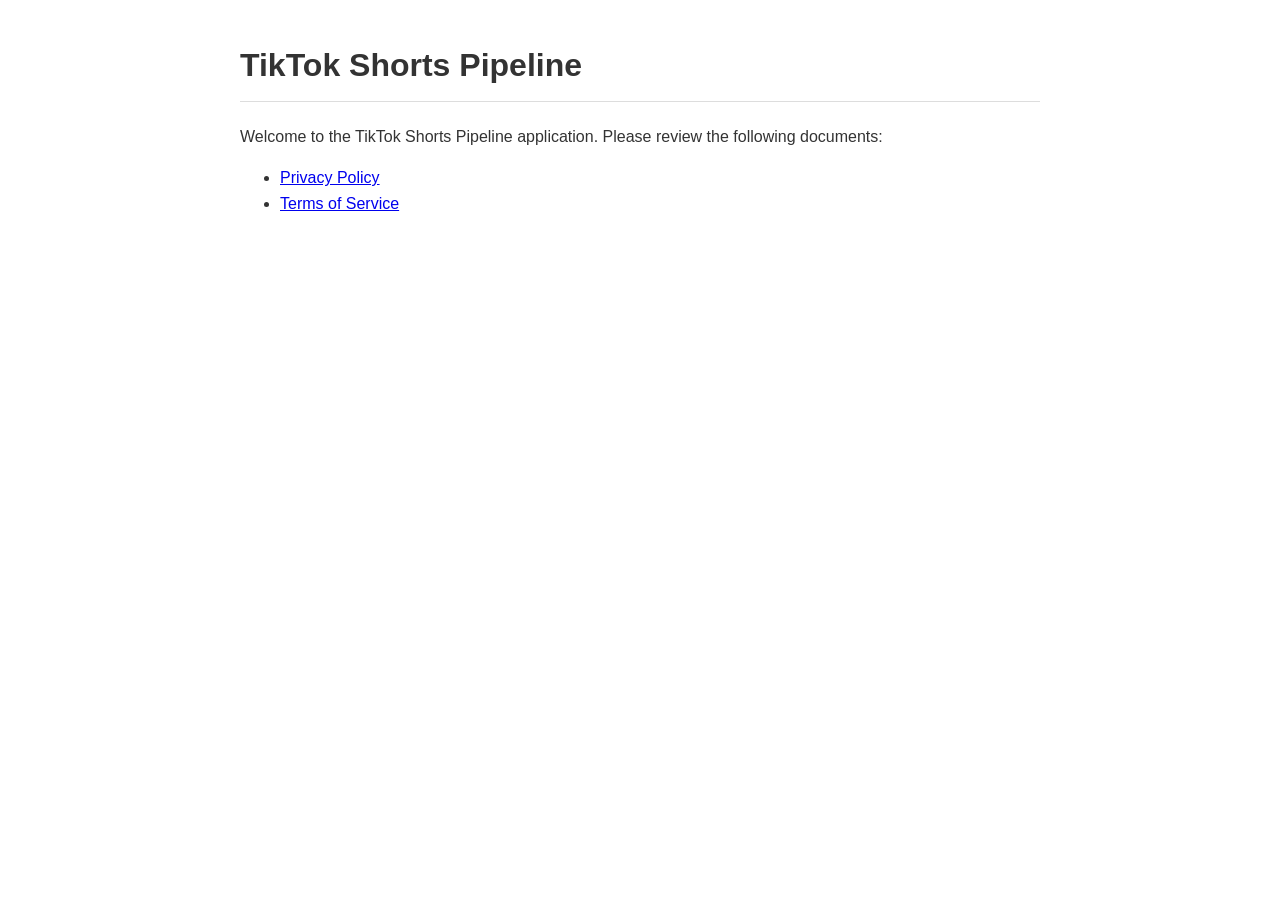
==== index.html @ eaa18cf2 "Add index.html landing page with links to privacy policy and terms of service Agent-Logs-Url: https:" ====
<!DOCTYPE html>
<html lang="en">
<head>
  <meta charset="UTF-8" />
  <meta name="viewport" content="width=device-width, initial-scale=1.0" />
  <title>TikTok Shorts Pipeline</title>
  <link rel="stylesheet" href="styles.css" />
</head>
<body>
  <h1>TikTok Shorts Pipeline</h1>
  <p>Welcome to the TikTok Shorts Pipeline application. Please review the following documents:</p>
  <ul>
    <li><a href="privacy-policy.html">Privacy Policy</a></li>
    <li><a href="terms-of-service.html">Terms of Service</a></li>
  </ul>
</body>
</html>
---- styles.css ----
body {
  font-family: Arial, sans-serif;
  max-width: 800px;
  margin: 40px auto;
  padding: 0 20px;
  color: #333;
  line-height: 1.6;
}
h1 {
  border-bottom: 1px solid #ddd;
  padding-bottom: 10px;
}
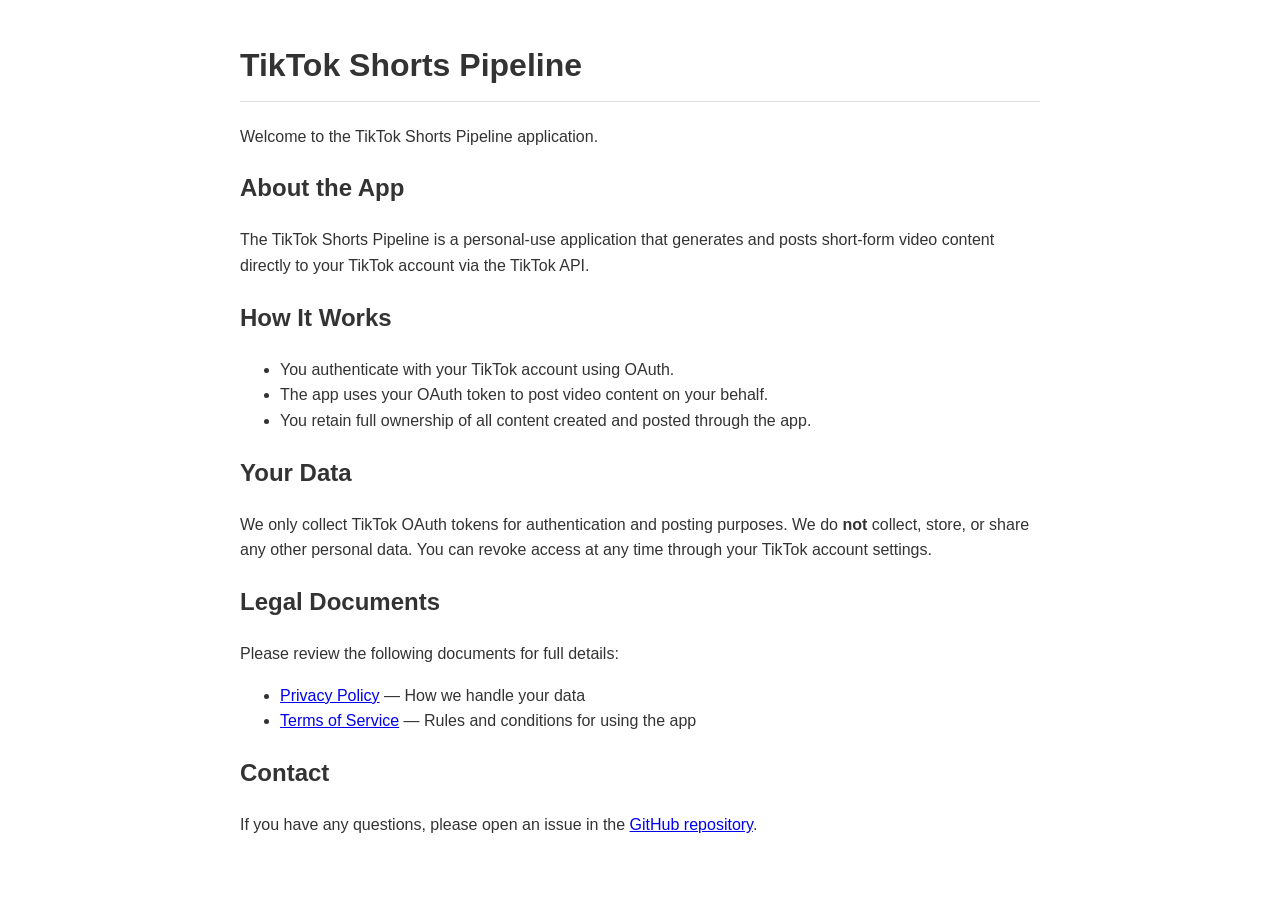
==== commit 42dbe366: "Enhance index.html with comprehensive app content and proper document links Agent-Logs-Url: https://" ====
--- a/index.html
+++ b/index.html
@@ -8,10 +8,29 @@
 </head>
 <body>
   <h1>TikTok Shorts Pipeline</h1>
-  <p>Welcome to the TikTok Shorts Pipeline application. Please review the following documents:</p>
+  <p>Welcome to the TikTok Shorts Pipeline application.</p>
+
+  <h2>About the App</h2>
+  <p>The TikTok Shorts Pipeline is a personal-use application that generates and posts short-form video content directly to your TikTok account via the TikTok API.</p>
+
+  <h2>How It Works</h2>
   <ul>
-    <li><a href="privacy-policy.html">Privacy Policy</a></li>
-    <li><a href="terms-of-service.html">Terms of Service</a></li>
+    <li>You authenticate with your TikTok account using OAuth.</li>
+    <li>The app uses your OAuth token to post video content on your behalf.</li>
+    <li>You retain full ownership of all content created and posted through the app.</li>
   </ul>
+
+  <h2>Your Data</h2>
+  <p>We only collect TikTok OAuth tokens for authentication and posting purposes. We do <strong>not</strong> collect, store, or share any other personal data. You can revoke access at any time through your TikTok account settings.</p>
+
+  <h2>Legal Documents</h2>
+  <p>Please review the following documents for full details:</p>
+  <ul>
+    <li><a href="privacy-policy.html">Privacy Policy</a> &mdash; How we handle your data</li>
+    <li><a href="terms-of-service.html">Terms of Service</a> &mdash; Rules and conditions for using the app</li>
+  </ul>
+
+  <h2>Contact</h2>
+  <p>If you have any questions, please open an issue in the <a href="https://github.com/clivemchd/tiktok-app-terms">GitHub repository</a>.</p>
 </body>
 </html>
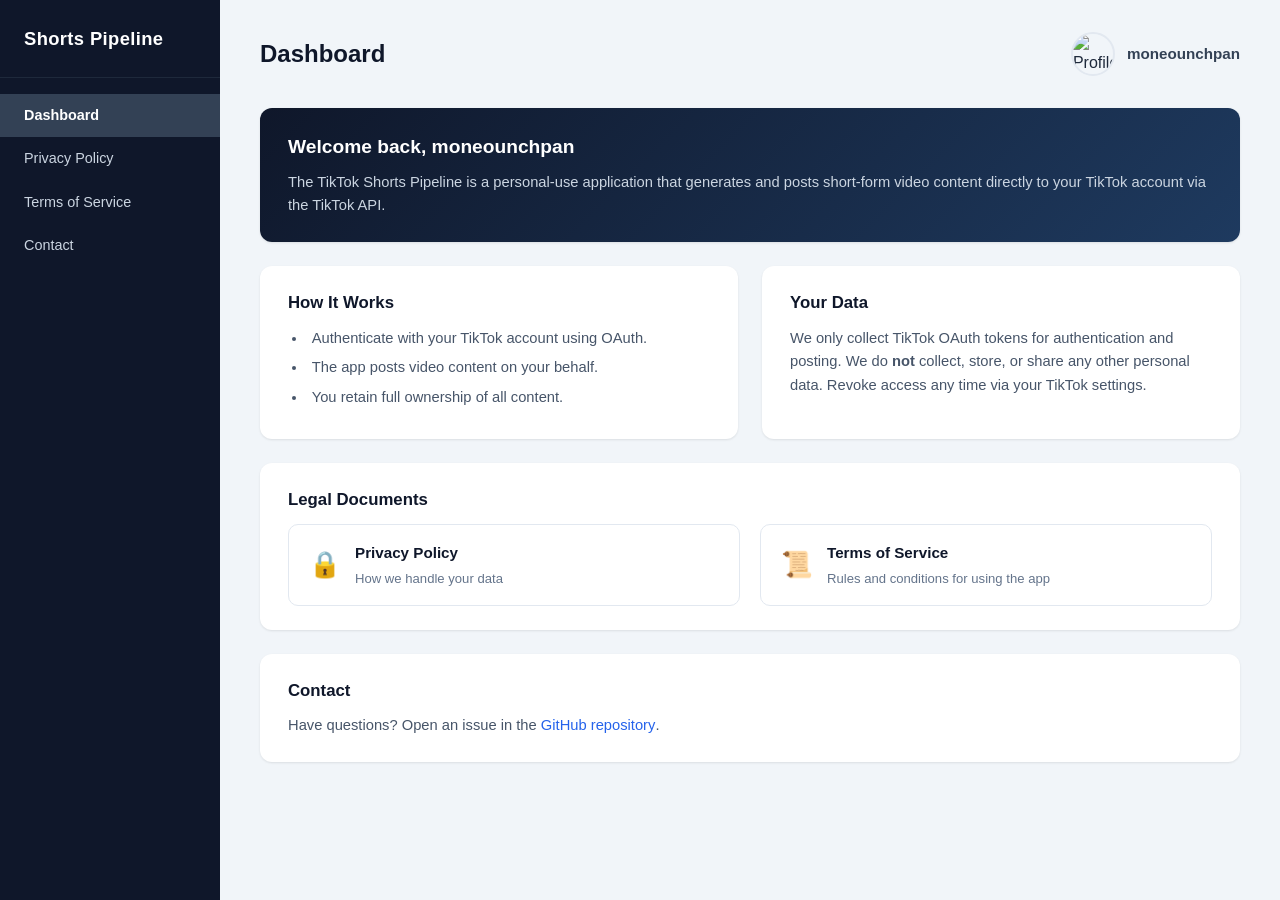
==== commit 43421982: "Redesign index.html as professional dashboard with moneounchpan profile Agent-Logs-Url: https://gith" ====
--- a/index.html
+++ b/index.html
@@ -3,34 +3,78 @@
 <head>
   <meta charset="UTF-8" />
   <meta name="viewport" content="width=device-width, initial-scale=1.0" />
-  <title>TikTok Shorts Pipeline</title>
+  <title>TikTok Shorts Pipeline &mdash; Dashboard</title>
   <link rel="stylesheet" href="styles.css" />
 </head>
 <body>
-  <h1>TikTok Shorts Pipeline</h1>
-  <p>Welcome to the TikTok Shorts Pipeline application.</p>
+  <nav class="sidebar">
+    <div class="sidebar-brand">Shorts Pipeline</div>
+    <ul class="sidebar-nav">
+      <li><a href="#" class="sidebar-nav-item active">Dashboard</a></li>
+      <li><a href="privacy-policy.html" class="sidebar-nav-item">Privacy Policy</a></li>
+      <li><a href="terms-of-service.html" class="sidebar-nav-item">Terms of Service</a></li>
+      <li><a href="https://github.com/clivemchd/tiktok-app-terms" class="sidebar-nav-item">Contact</a></li>
+    </ul>
+  </nav>
 
-  <h2>About the App</h2>
-  <p>The TikTok Shorts Pipeline is a personal-use application that generates and posts short-form video content directly to your TikTok account via the TikTok API.</p>
+  <main class="main-content">
+    <header class="top-bar">
+      <h1 class="page-title">Dashboard</h1>
+      <div class="profile">
+        <img
+          src="https://github.com/user-attachments/assets/df5db400-5f8d-4206-a28d-dcfcca0bb1cf"
+          alt="Profile picture of moneounchpan"
+          class="profile-avatar"
+        />
+        <span class="profile-name">moneounchpan</span>
+      </div>
+    </header>
 
-  <h2>How It Works</h2>
-  <ul>
-    <li>You authenticate with your TikTok account using OAuth.</li>
-    <li>The app uses your OAuth token to post video content on your behalf.</li>
-    <li>You retain full ownership of all content created and posted through the app.</li>
-  </ul>
+    <section class="card welcome-card">
+      <h2>Welcome back, moneounchpan</h2>
+      <p>The TikTok Shorts Pipeline is a personal-use application that generates and posts short-form video content directly to your TikTok account via the TikTok API.</p>
+    </section>
 
-  <h2>Your Data</h2>
-  <p>We only collect TikTok OAuth tokens for authentication and posting purposes. We do <strong>not</strong> collect, store, or share any other personal data. You can revoke access at any time through your TikTok account settings.</p>
+    <div class="card-grid">
+      <section class="card">
+        <h3>How It Works</h3>
+        <ul>
+          <li>Authenticate with your TikTok account using OAuth.</li>
+          <li>The app posts video content on your behalf.</li>
+          <li>You retain full ownership of all content.</li>
+        </ul>
+      </section>
 
-  <h2>Legal Documents</h2>
-  <p>Please review the following documents for full details:</p>
-  <ul>
-    <li><a href="privacy-policy.html">Privacy Policy</a> &mdash; How we handle your data</li>
-    <li><a href="terms-of-service.html">Terms of Service</a> &mdash; Rules and conditions for using the app</li>
-  </ul>
+      <section class="card">
+        <h3>Your Data</h3>
+        <p>We only collect TikTok OAuth tokens for authentication and posting. We do <strong>not</strong> collect, store, or share any other personal data. Revoke access any time via your TikTok settings.</p>
+      </section>
+    </div>
 
-  <h2>Contact</h2>
-  <p>If you have any questions, please open an issue in the <a href="https://github.com/clivemchd/tiktok-app-terms">GitHub repository</a>.</p>
+    <section class="card">
+      <h3>Legal Documents</h3>
+      <div class="doc-links">
+        <a href="privacy-policy.html" class="doc-link">
+          <span class="doc-link-icon">&#128274;</span>
+          <div>
+            <strong>Privacy Policy</strong>
+            <p>How we handle your data</p>
+          </div>
+        </a>
+        <a href="terms-of-service.html" class="doc-link">
+          <span class="doc-link-icon">&#128220;</span>
+          <div>
+            <strong>Terms of Service</strong>
+            <p>Rules and conditions for using the app</p>
+          </div>
+        </a>
+      </div>
+    </section>
+
+    <section class="card">
+      <h3>Contact</h3>
+      <p>Have questions? Open an issue in the <a href="https://github.com/clivemchd/tiktok-app-terms" class="inline-link">GitHub repository</a>.</p>
+    </section>
+  </main>
 </body>
 </html>
--- a/styles.css
+++ b/styles.css
@@ -1,12 +1,267 @@
+/* === Reset & Base === */
+*,
+*::before,
+*::after {
+  box-sizing: border-box;
+  margin: 0;
+  padding: 0;
+}
+
 body {
-  font-family: Arial, sans-serif;
-  max-width: 800px;
-  margin: 40px auto;
-  padding: 0 20px;
-  color: #333;
+  font-family: -apple-system, BlinkMacSystemFont, "Segoe UI", Roboto, Helvetica, Arial, sans-serif;
+  color: #1e293b;
+  background: #f1f5f9;
   line-height: 1.6;
-}
-h1 {
-  border-bottom: 1px solid #ddd;
-  padding-bottom: 10px;
-}
+  display: flex;
+  min-height: 100vh;
+}
+
+/* === Sidebar === */
+.sidebar {
+  width: 220px;
+  background: #0f172a;
+  color: #cbd5e1;
+  padding: 24px 0;
+  flex-shrink: 0;
+  position: fixed;
+  top: 0;
+  left: 0;
+  bottom: 0;
+  overflow-y: auto;
+}
+
+.sidebar-brand {
+  font-size: 1.15rem;
+  font-weight: 700;
+  color: #fff;
+  padding: 0 24px 24px;
+  border-bottom: 1px solid #1e293b;
+  letter-spacing: 0.02em;
+}
+
+.sidebar-nav {
+  list-style: none;
+  margin-top: 16px;
+}
+
+.sidebar-nav-item {
+  display: block;
+  padding: 10px 24px;
+  font-size: 0.9rem;
+  cursor: pointer;
+  text-decoration: none;
+  color: #cbd5e1;
+  transition: background 0.15s, color 0.15s;
+}
+
+.sidebar-nav-item:hover {
+  background: #1e293b;
+  color: #f8fafc;
+}
+
+.sidebar-nav-item.active {
+  background: #334155;
+  color: #fff;
+  font-weight: 600;
+}
+
+/* === Main Content === */
+.main-content {
+  margin-left: 220px;
+  flex: 1;
+  padding: 32px 40px;
+}
+
+/* === Top Bar === */
+.top-bar {
+  display: flex;
+  justify-content: space-between;
+  align-items: center;
+  margin-bottom: 32px;
+}
+
+.page-title {
+  font-size: 1.5rem;
+  font-weight: 700;
+  color: #0f172a;
+}
+
+/* === Profile === */
+.profile {
+  display: flex;
+  align-items: center;
+  gap: 12px;
+}
+
+.profile-avatar {
+  width: 44px;
+  height: 44px;
+  border-radius: 50%;
+  object-fit: cover;
+  border: 2px solid #e2e8f0;
+}
+
+.profile-name {
+  font-weight: 600;
+  font-size: 0.95rem;
+  color: #334155;
+}
+
+/* === Cards === */
+.card {
+  background: #fff;
+  border-radius: 12px;
+  padding: 24px 28px;
+  margin-bottom: 24px;
+  box-shadow: 0 1px 3px rgba(0, 0, 0, 0.06), 0 1px 2px rgba(0, 0, 0, 0.04);
+}
+
+.card h2 {
+  font-size: 1.2rem;
+  margin-bottom: 8px;
+  color: #0f172a;
+}
+
+.card h3 {
+  font-size: 1.05rem;
+  margin-bottom: 10px;
+  color: #0f172a;
+}
+
+.card p {
+  color: #475569;
+  font-size: 0.92rem;
+}
+
+.card ul {
+  list-style: disc inside;
+  color: #475569;
+  font-size: 0.92rem;
+  padding-left: 4px;
+}
+
+.card ul li {
+  margin-bottom: 6px;
+}
+
+.welcome-card {
+  background: linear-gradient(135deg, #0f172a 0%, #1e3a5f 100%);
+  color: #f8fafc;
+}
+
+.welcome-card h2 {
+  color: #fff;
+}
+
+.welcome-card p {
+  color: #cbd5e1;
+}
+
+/* === Card Grid === */
+.card-grid {
+  display: grid;
+  grid-template-columns: repeat(auto-fit, minmax(280px, 1fr));
+  gap: 24px;
+  margin-bottom: 24px;
+}
+
+.card-grid .card {
+  margin-bottom: 0;
+}
+
+/* === Document Links === */
+.doc-links {
+  display: flex;
+  gap: 20px;
+  flex-wrap: wrap;
+}
+
+.doc-link {
+  display: flex;
+  align-items: center;
+  gap: 14px;
+  text-decoration: none;
+  color: inherit;
+  padding: 16px 20px;
+  border: 1px solid #e2e8f0;
+  border-radius: 10px;
+  flex: 1;
+  min-width: 220px;
+  transition: border-color 0.15s, box-shadow 0.15s;
+}
+
+.doc-link:hover {
+  border-color: #94a3b8;
+  box-shadow: 0 2px 8px rgba(0, 0, 0, 0.06);
+}
+
+.doc-link-icon {
+  font-size: 1.6rem;
+}
+
+.doc-link strong {
+  display: block;
+  font-size: 0.95rem;
+  color: #0f172a;
+  margin-bottom: 2px;
+}
+
+.doc-link p {
+  font-size: 0.82rem;
+  color: #64748b;
+  margin: 0;
+}
+
+/* === Inline Link === */
+.inline-link {
+  color: #2563eb;
+  text-decoration: none;
+  font-weight: 500;
+}
+
+.inline-link:hover {
+  text-decoration: underline;
+}
+
+/* === Responsive === */
+@media (max-width: 768px) {
+  .sidebar {
+    position: static;
+    width: 100%;
+    padding: 16px 0;
+  }
+
+  .sidebar-brand {
+    padding: 0 16px 16px;
+  }
+
+  .sidebar-nav {
+    display: flex;
+    overflow-x: auto;
+    margin-top: 0;
+  }
+
+  .sidebar-nav-item {
+    white-space: nowrap;
+    padding: 8px 16px;
+  }
+
+  body {
+    flex-direction: column;
+  }
+
+  .main-content {
+    margin-left: 0;
+    padding: 24px 16px;
+  }
+
+  .top-bar {
+    flex-direction: column;
+    align-items: flex-start;
+    gap: 16px;
+  }
+
+  .doc-links {
+    flex-direction: column;
+  }
+}
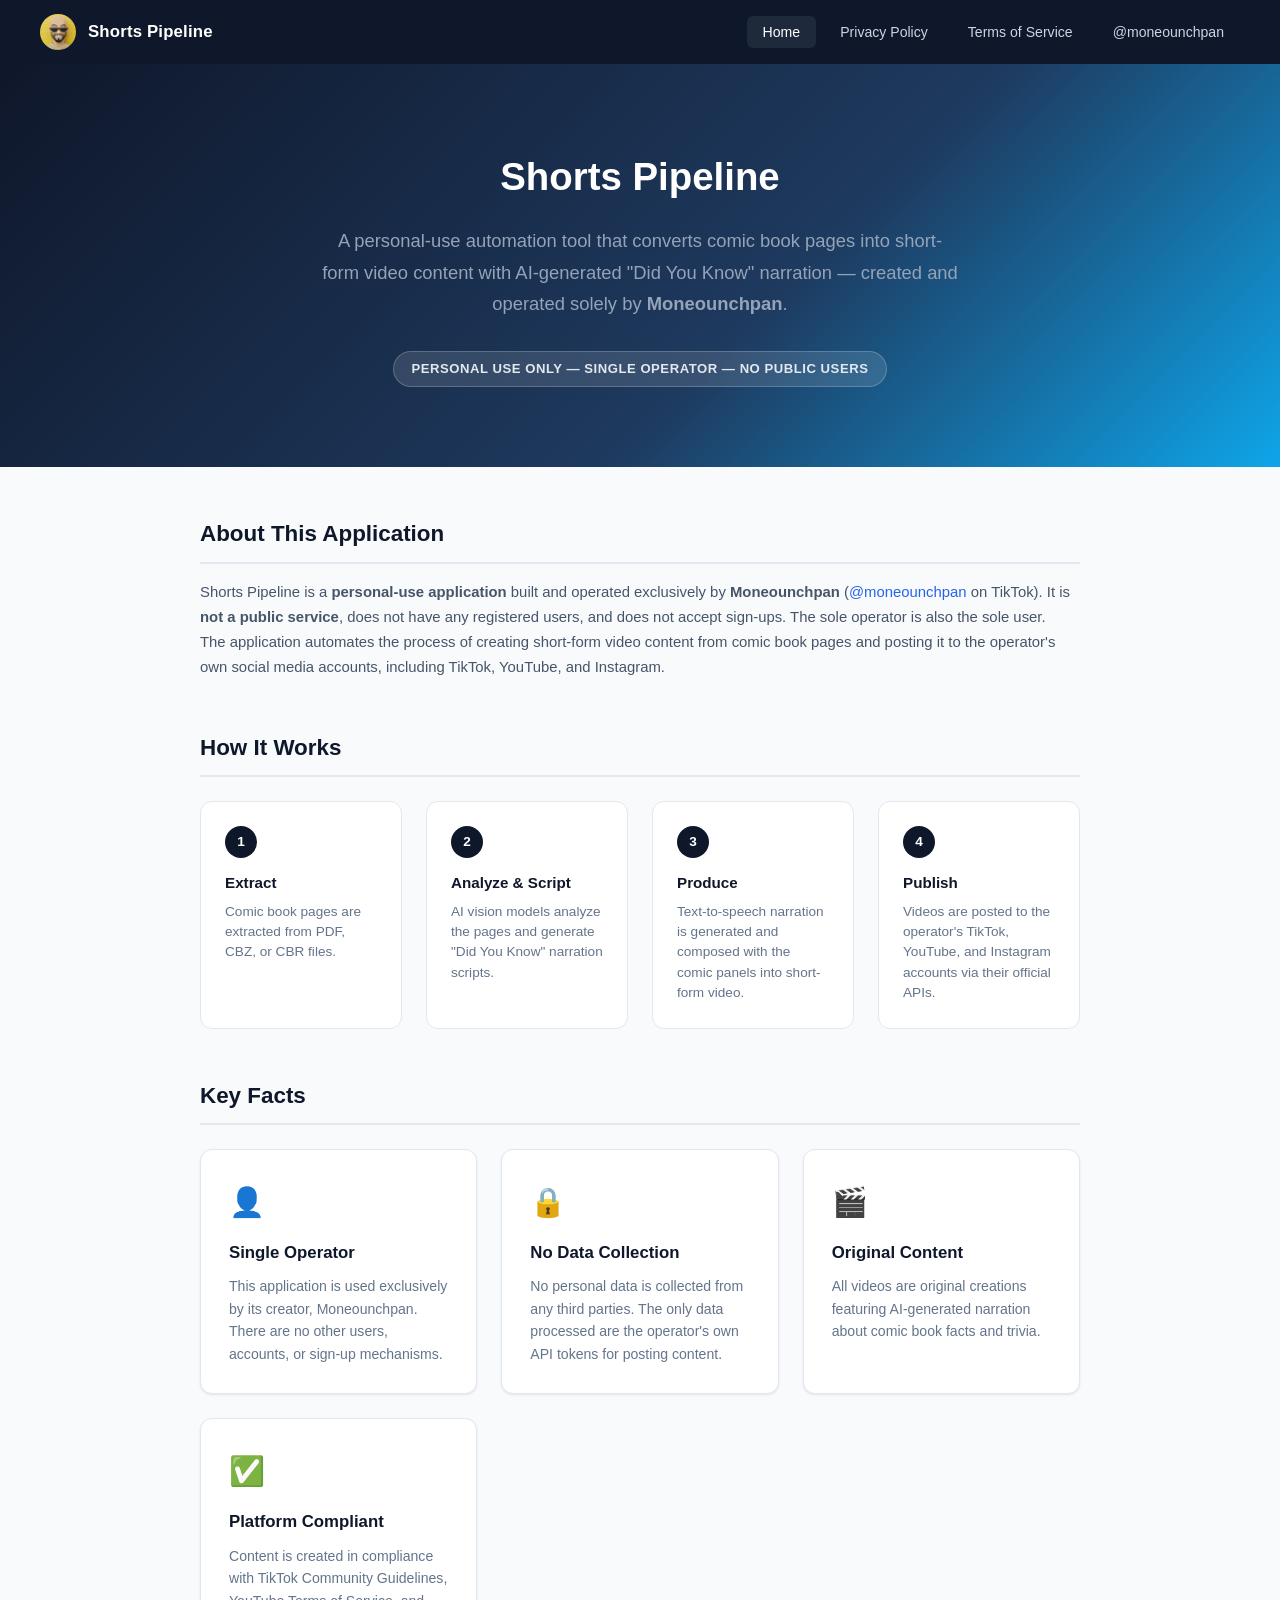
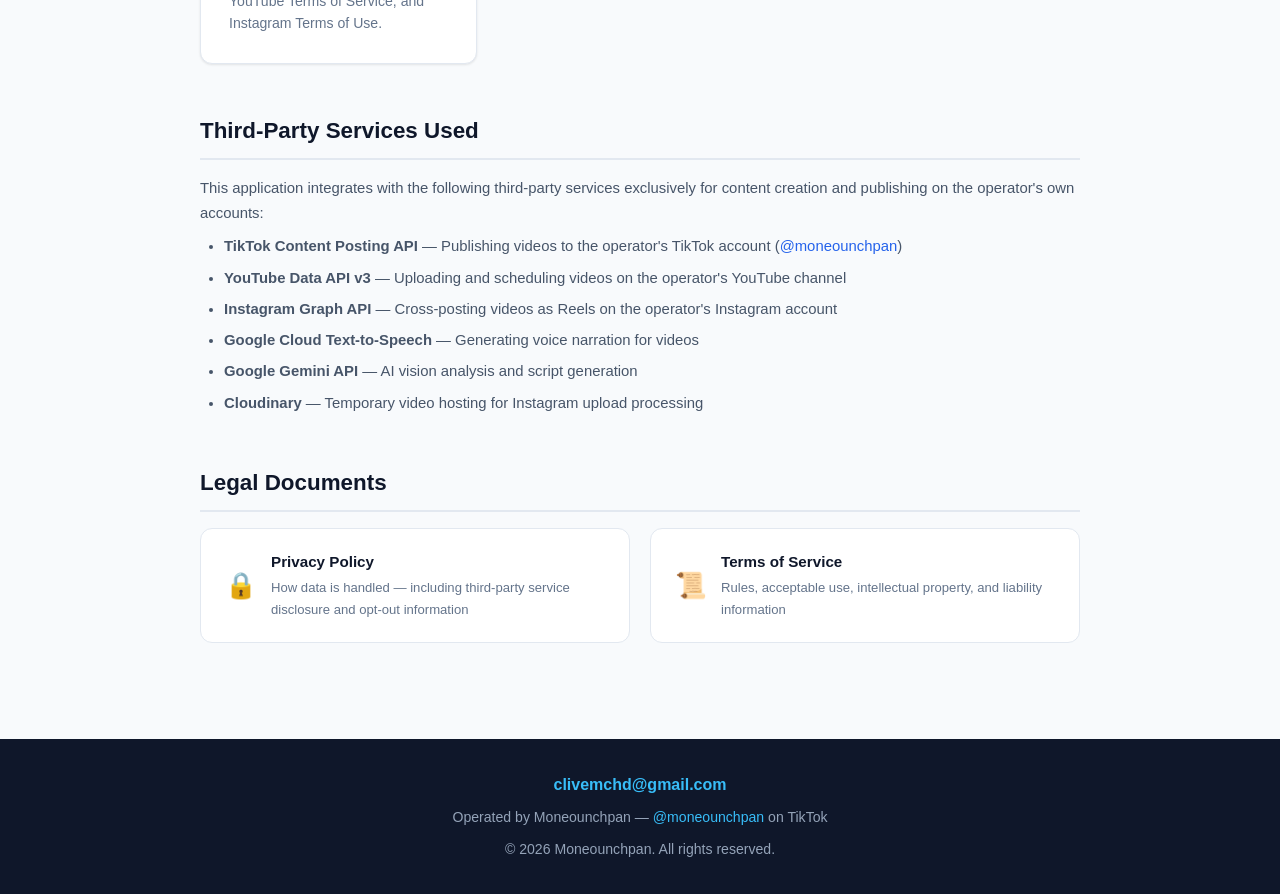
==== commit e783d57f: "Rewrite site for TikTok app review: professional landing page, compliant privacy policy & terms - Re" ====
--- a/index.html
+++ b/index.html
@@ -3,78 +3,138 @@
 <head>
   <meta charset="UTF-8" />
   <meta name="viewport" content="width=device-width, initial-scale=1.0" />
-  <title>TikTok Shorts Pipeline &mdash; Dashboard</title>
+  <title>Shorts Pipeline &mdash; Personal Content Automation by Moneounchpan</title>
+  <meta name="description" content="Shorts Pipeline is a personal-use automation tool by Moneounchpan that converts comic book pages into short-form video content with AI-generated narration." />
+  <link rel="icon" type="image/png" href="favicon.png" />
+  <link rel="apple-touch-icon" href="apple-touch-icon.png" />
   <link rel="stylesheet" href="styles.css" />
 </head>
 <body>
-  <nav class="sidebar">
-    <div class="sidebar-brand">Shorts Pipeline</div>
-    <ul class="sidebar-nav">
-      <li><a href="#" class="sidebar-nav-item active">Dashboard</a></li>
-      <li><a href="privacy-policy.html" class="sidebar-nav-item">Privacy Policy</a></li>
-      <li><a href="terms-of-service.html" class="sidebar-nav-item">Terms of Service</a></li>
-      <li><a href="https://github.com/clivemchd/tiktok-app-terms" class="sidebar-nav-item">Contact</a></li>
+
+  <!-- Navigation -->
+  <nav class="top-nav">
+    <a href="index.html" class="top-nav-brand">
+      <img src="favicon.png" alt="Shorts Pipeline" />
+      <span>Shorts Pipeline</span>
+    </a>
+    <ul class="top-nav-links">
+      <li><a href="index.html" class="active">Home</a></li>
+      <li><a href="privacy-policy.html">Privacy Policy</a></li>
+      <li><a href="terms-of-service.html">Terms of Service</a></li>
+      <li><a href="https://www.tiktok.com/@moneounchpan" target="_blank" rel="noopener">@moneounchpan</a></li>
     </ul>
   </nav>
 
-  <main class="main-content">
-    <header class="top-bar">
-      <h1 class="page-title">Dashboard</h1>
-      <div class="profile">
-        <img
-          src="https://github.com/user-attachments/assets/df5db400-5f8d-4206-a28d-dcfcca0bb1cf"
-          alt="Profile picture of moneounchpan"
-          class="profile-avatar"
-        />
-        <span class="profile-name">moneounchpan</span>
-      </div>
-    </header>
+  <!-- Hero -->
+  <section class="hero">
+    <h1>Shorts Pipeline</h1>
+    <p class="subtitle">A personal-use automation tool that converts comic book pages into short-form video content with AI-generated "Did You Know" narration &mdash; created and operated solely by <strong>Moneounchpan</strong>.</p>
+    <div class="badge">Personal Use Only &mdash; Single Operator &mdash; No Public Users</div>
+  </section>
 
-    <section class="card welcome-card">
-      <h2>Welcome back, moneounchpan</h2>
-      <p>The TikTok Shorts Pipeline is a personal-use application that generates and posts short-form video content directly to your TikTok account via the TikTok API.</p>
+  <!-- Main Content -->
+  <div class="container">
+
+    <!-- About -->
+    <section class="section">
+      <h2>About This Application</h2>
+      <p>Shorts Pipeline is a <strong>personal-use application</strong> built and operated exclusively by <strong>Moneounchpan</strong> (<a href="https://www.tiktok.com/@moneounchpan" target="_blank" rel="noopener">@moneounchpan</a> on TikTok). It is <strong>not a public service</strong>, does not have any registered users, and does not accept sign-ups. The sole operator is also the sole user.</p>
+      <p>The application automates the process of creating short-form video content from comic book pages and posting it to the operator's own social media accounts, including TikTok, YouTube, and Instagram.</p>
     </section>
 
-    <div class="card-grid">
-      <section class="card">
-        <h3>How It Works</h3>
-        <ul>
-          <li>Authenticate with your TikTok account using OAuth.</li>
-          <li>The app posts video content on your behalf.</li>
-          <li>You retain full ownership of all content.</li>
-        </ul>
-      </section>
+    <!-- How It Works -->
+    <section class="section">
+      <h2>How It Works</h2>
+      <div class="steps">
+        <div class="step">
+          <h4>Extract</h4>
+          <p>Comic book pages are extracted from PDF, CBZ, or CBR files.</p>
+        </div>
+        <div class="step">
+          <h4>Analyze &amp; Script</h4>
+          <p>AI vision models analyze the pages and generate "Did You Know" narration scripts.</p>
+        </div>
+        <div class="step">
+          <h4>Produce</h4>
+          <p>Text-to-speech narration is generated and composed with the comic panels into short-form video.</p>
+        </div>
+        <div class="step">
+          <h4>Publish</h4>
+          <p>Videos are posted to the operator's TikTok, YouTube, and Instagram accounts via their official APIs.</p>
+        </div>
+      </div>
+    </section>
 
-      <section class="card">
-        <h3>Your Data</h3>
-        <p>We only collect TikTok OAuth tokens for authentication and posting. We do <strong>not</strong> collect, store, or share any other personal data. Revoke access any time via your TikTok settings.</p>
-      </section>
-    </div>
+    <!-- Key Facts -->
+    <section class="section">
+      <h2>Key Facts</h2>
+      <div class="feature-grid">
+        <div class="feature-card">
+          <span class="icon">&#128100;</span>
+          <h3>Single Operator</h3>
+          <p>This application is used exclusively by its creator, Moneounchpan. There are no other users, accounts, or sign-up mechanisms.</p>
+        </div>
+        <div class="feature-card">
+          <span class="icon">&#128274;</span>
+          <h3>No Data Collection</h3>
+          <p>No personal data is collected from any third parties. The only data processed are the operator's own API tokens for posting content.</p>
+        </div>
+        <div class="feature-card">
+          <span class="icon">&#127916;</span>
+          <h3>Original Content</h3>
+          <p>All videos are original creations featuring AI-generated narration about comic book facts and trivia.</p>
+        </div>
+        <div class="feature-card">
+          <span class="icon">&#9989;</span>
+          <h3>Platform Compliant</h3>
+          <p>Content is created in compliance with TikTok Community Guidelines, YouTube Terms of Service, and Instagram Terms of Use.</p>
+        </div>
+      </div>
+    </section>
 
-    <section class="card">
-      <h3>Legal Documents</h3>
+    <!-- Third-Party Services -->
+    <section class="section">
+      <h2>Third-Party Services Used</h2>
+      <p>This application integrates with the following third-party services exclusively for content creation and publishing on the operator's own accounts:</p>
+      <ul>
+        <li><strong>TikTok Content Posting API</strong> &mdash; Publishing videos to the operator's TikTok account (<a href="https://www.tiktok.com/@moneounchpan" target="_blank" rel="noopener">@moneounchpan</a>)</li>
+        <li><strong>YouTube Data API v3</strong> &mdash; Uploading and scheduling videos on the operator's YouTube channel</li>
+        <li><strong>Instagram Graph API</strong> &mdash; Cross-posting videos as Reels on the operator's Instagram account</li>
+        <li><strong>Google Cloud Text-to-Speech</strong> &mdash; Generating voice narration for videos</li>
+        <li><strong>Google Gemini API</strong> &mdash; AI vision analysis and script generation</li>
+        <li><strong>Cloudinary</strong> &mdash; Temporary video hosting for Instagram upload processing</li>
+      </ul>
+    </section>
+
+    <!-- Legal Documents -->
+    <section class="section">
+      <h2>Legal Documents</h2>
       <div class="doc-links">
         <a href="privacy-policy.html" class="doc-link">
-          <span class="doc-link-icon">&#128274;</span>
+          <span class="doc-icon">&#128274;</span>
           <div>
             <strong>Privacy Policy</strong>
-            <p>How we handle your data</p>
+            <p>How data is handled &mdash; including third-party service disclosure and opt-out information</p>
           </div>
         </a>
         <a href="terms-of-service.html" class="doc-link">
-          <span class="doc-link-icon">&#128220;</span>
+          <span class="doc-icon">&#128220;</span>
           <div>
             <strong>Terms of Service</strong>
-            <p>Rules and conditions for using the app</p>
+            <p>Rules, acceptable use, intellectual property, and liability information</p>
           </div>
         </a>
       </div>
     </section>
 
-    <section class="card">
-      <h3>Contact</h3>
-      <p>Have questions? Open an issue in the <a href="https://github.com/clivemchd/tiktok-app-terms" class="inline-link">GitHub repository</a>.</p>
-    </section>
-  </main>
+  </div>
+
+  <!-- Contact Footer -->
+  <footer class="contact-bar">
+    <span class="contact-email"><a href="mailto:clivemchd@gmail.com">clivemchd@gmail.com</a></span>
+    <p>Operated by Moneounchpan &mdash; <a href="https://www.tiktok.com/@moneounchpan" target="_blank" rel="noopener">@moneounchpan</a> on TikTok</p>
+    <p style="margin-top: 8px;">&copy; 2026 Moneounchpan. All rights reserved.</p>
+  </footer>
+
 </body>
 </html>
--- a/styles.css
+++ b/styles.css
@@ -10,170 +10,240 @@
 body {
   font-family: -apple-system, BlinkMacSystemFont, "Segoe UI", Roboto, Helvetica, Arial, sans-serif;
   color: #1e293b;
-  background: #f1f5f9;
-  line-height: 1.6;
-  display: flex;
-  min-height: 100vh;
-}
-
-/* === Sidebar === */
-.sidebar {
-  width: 220px;
+  background: #f8fafc;
+  line-height: 1.7;
+}
+
+a {
+  color: #2563eb;
+  text-decoration: none;
+}
+
+a:hover {
+  text-decoration: underline;
+}
+
+/* === Top Navigation === */
+.top-nav {
   background: #0f172a;
-  color: #cbd5e1;
-  padding: 24px 0;
-  flex-shrink: 0;
-  position: fixed;
+  padding: 0 40px;
+  display: flex;
+  align-items: center;
+  justify-content: space-between;
+  height: 64px;
+  position: sticky;
   top: 0;
-  left: 0;
-  bottom: 0;
-  overflow-y: auto;
-}
-
-.sidebar-brand {
-  font-size: 1.15rem;
-  font-weight: 700;
-  color: #fff;
-  padding: 0 24px 24px;
-  border-bottom: 1px solid #1e293b;
-  letter-spacing: 0.02em;
-}
-
-.sidebar-nav {
-  list-style: none;
-  margin-top: 16px;
-}
-
-.sidebar-nav-item {
-  display: block;
-  padding: 10px 24px;
-  font-size: 0.9rem;
-  cursor: pointer;
-  text-decoration: none;
-  color: #cbd5e1;
-  transition: background 0.15s, color 0.15s;
-}
-
-.sidebar-nav-item:hover {
-  background: #1e293b;
-  color: #f8fafc;
-}
-
-.sidebar-nav-item.active {
-  background: #334155;
-  color: #fff;
-  font-weight: 600;
-}
-
-/* === Main Content === */
-.main-content {
-  margin-left: 220px;
-  flex: 1;
-  padding: 32px 40px;
-}
-
-/* === Top Bar === */
-.top-bar {
-  display: flex;
-  justify-content: space-between;
-  align-items: center;
-  margin-bottom: 32px;
-}
-
-.page-title {
-  font-size: 1.5rem;
-  font-weight: 700;
-  color: #0f172a;
-}
-
-/* === Profile === */
-.profile {
+  z-index: 100;
+}
+
+.top-nav-brand {
   display: flex;
   align-items: center;
   gap: 12px;
-}
-
-.profile-avatar {
-  width: 44px;
-  height: 44px;
+  text-decoration: none;
+  color: #fff;
+}
+
+.top-nav-brand:hover {
+  text-decoration: none;
+}
+
+.top-nav-brand img {
+  width: 36px;
+  height: 36px;
   border-radius: 50%;
-  object-fit: cover;
-  border: 2px solid #e2e8f0;
-}
-
-.profile-name {
+}
+
+.top-nav-brand span {
+  font-size: 1.05rem;
+  font-weight: 700;
+  letter-spacing: 0.01em;
+}
+
+.top-nav-links {
+  display: flex;
+  align-items: center;
+  gap: 8px;
+  list-style: none;
+}
+
+.top-nav-links a {
+  color: #cbd5e1;
+  padding: 8px 16px;
+  border-radius: 6px;
+  font-size: 0.88rem;
+  font-weight: 500;
+  transition: background 0.15s, color 0.15s;
+  text-decoration: none;
+}
+
+.top-nav-links a:hover,
+.top-nav-links a.active {
+  background: #1e293b;
+  color: #fff;
+  text-decoration: none;
+}
+
+/* === Hero Section === */
+.hero {
+  background: linear-gradient(135deg, #0f172a 0%, #1e3a5f 60%, #0ea5e9 100%);
+  color: #f8fafc;
+  padding: 80px 40px;
+  text-align: center;
+}
+
+.hero h1 {
+  font-size: 2.4rem;
+  font-weight: 800;
+  margin-bottom: 16px;
+  color: #fff;
+}
+
+.hero .subtitle {
+  font-size: 1.15rem;
+  color: #94a3b8;
+  max-width: 640px;
+  margin: 0 auto 12px;
+}
+
+.hero .badge {
+  display: inline-block;
+  background: rgba(255, 255, 255, 0.12);
+  border: 1px solid rgba(255, 255, 255, 0.2);
+  color: #e2e8f0;
+  padding: 6px 18px;
+  border-radius: 999px;
+  font-size: 0.82rem;
   font-weight: 600;
-  font-size: 0.95rem;
-  color: #334155;
-}
-
-/* === Cards === */
-.card {
+  letter-spacing: 0.04em;
+  text-transform: uppercase;
+  margin-top: 20px;
+}
+
+/* === Container === */
+.container {
+  max-width: 960px;
+  margin: 0 auto;
+  padding: 48px 40px;
+}
+
+/* === Section === */
+.section {
+  margin-bottom: 48px;
+}
+
+.section h2 {
+  font-size: 1.4rem;
+  font-weight: 700;
+  color: #0f172a;
+  margin-bottom: 16px;
+  padding-bottom: 8px;
+  border-bottom: 2px solid #e2e8f0;
+}
+
+.section p,
+.section li {
+  color: #475569;
+  font-size: 0.93rem;
+}
+
+.section ul,
+.section ol {
+  padding-left: 24px;
+  margin-top: 8px;
+}
+
+.section li {
+  margin-bottom: 6px;
+}
+
+/* === Feature Grid === */
+.feature-grid {
+  display: grid;
+  grid-template-columns: repeat(auto-fit, minmax(260px, 1fr));
+  gap: 24px;
+  margin-top: 24px;
+}
+
+.feature-card {
   background: #fff;
   border-radius: 12px;
-  padding: 24px 28px;
-  margin-bottom: 24px;
+  padding: 28px;
   box-shadow: 0 1px 3px rgba(0, 0, 0, 0.06), 0 1px 2px rgba(0, 0, 0, 0.04);
-}
-
-.card h2 {
-  font-size: 1.2rem;
+  border: 1px solid #e2e8f0;
+}
+
+.feature-card .icon {
+  font-size: 1.8rem;
+  margin-bottom: 12px;
+  display: block;
+}
+
+.feature-card h3 {
+  font-size: 1.05rem;
+  font-weight: 700;
+  color: #0f172a;
   margin-bottom: 8px;
-  color: #0f172a;
-}
-
-.card h3 {
-  font-size: 1.05rem;
-  margin-bottom: 10px;
-  color: #0f172a;
-}
-
-.card p {
-  color: #475569;
-  font-size: 0.92rem;
-}
-
-.card ul {
-  list-style: disc inside;
-  color: #475569;
-  font-size: 0.92rem;
-  padding-left: 4px;
-}
-
-.card ul li {
+}
+
+.feature-card p {
+  color: #64748b;
+  font-size: 0.88rem;
+  line-height: 1.6;
+}
+
+/* === Steps === */
+.steps {
+  display: grid;
+  grid-template-columns: repeat(auto-fit, minmax(200px, 1fr));
+  gap: 24px;
+  margin-top: 24px;
+  counter-reset: step;
+}
+
+.step {
+  background: #fff;
+  border-radius: 12px;
+  padding: 24px;
+  border: 1px solid #e2e8f0;
+  position: relative;
+  counter-increment: step;
+}
+
+.step::before {
+  content: counter(step);
+  display: flex;
+  align-items: center;
+  justify-content: center;
+  width: 32px;
+  height: 32px;
+  background: #0f172a;
+  color: #fff;
+  border-radius: 50%;
+  font-size: 0.85rem;
+  font-weight: 700;
+  margin-bottom: 12px;
+}
+
+.step h4 {
+  font-size: 0.95rem;
+  font-weight: 700;
+  color: #0f172a;
   margin-bottom: 6px;
 }
 
-.welcome-card {
-  background: linear-gradient(135deg, #0f172a 0%, #1e3a5f 100%);
-  color: #f8fafc;
-}
-
-.welcome-card h2 {
-  color: #fff;
-}
-
-.welcome-card p {
-  color: #cbd5e1;
-}
-
-/* === Card Grid === */
-.card-grid {
-  display: grid;
-  grid-template-columns: repeat(auto-fit, minmax(280px, 1fr));
-  gap: 24px;
-  margin-bottom: 24px;
-}
-
-.card-grid .card {
-  margin-bottom: 0;
-}
-
-/* === Document Links === */
+.step p {
+  color: #64748b;
+  font-size: 0.85rem;
+  line-height: 1.5;
+}
+
+/* === Doc Links (used on landing page) === */
 .doc-links {
   display: flex;
   gap: 20px;
   flex-wrap: wrap;
+  margin-top: 16px;
 }
 
 .doc-link {
@@ -182,21 +252,24 @@
   gap: 14px;
   text-decoration: none;
   color: inherit;
-  padding: 16px 20px;
+  padding: 20px 24px;
   border: 1px solid #e2e8f0;
-  border-radius: 10px;
+  border-radius: 12px;
   flex: 1;
-  min-width: 220px;
+  min-width: 240px;
+  background: #fff;
   transition: border-color 0.15s, box-shadow 0.15s;
 }
 
 .doc-link:hover {
   border-color: #94a3b8;
-  box-shadow: 0 2px 8px rgba(0, 0, 0, 0.06);
-}
-
-.doc-link-icon {
+  box-shadow: 0 4px 12px rgba(0, 0, 0, 0.08);
+  text-decoration: none;
+}
+
+.doc-link .doc-icon {
   font-size: 1.6rem;
+  flex-shrink: 0;
 }
 
 .doc-link strong {
@@ -212,56 +285,169 @@
   margin: 0;
 }
 
-/* === Inline Link === */
-.inline-link {
+/* === Contact Bar === */
+.contact-bar {
+  background: #0f172a;
+  color: #94a3b8;
+  text-align: center;
+  padding: 32px 40px;
+  font-size: 0.88rem;
+}
+
+.contact-bar a {
+  color: #38bdf8;
+}
+
+.contact-bar .contact-email {
+  font-size: 1rem;
+  color: #e2e8f0;
+  font-weight: 600;
+  display: block;
+  margin-bottom: 8px;
+}
+
+/* === Legal Page Layout === */
+.legal-page {
+  background: #fff;
+  max-width: 800px;
+  margin: 40px auto;
+  padding: 48px 56px;
+  border-radius: 12px;
+  box-shadow: 0 1px 3px rgba(0, 0, 0, 0.06);
+  border: 1px solid #e2e8f0;
+}
+
+.legal-page h1 {
+  font-size: 1.8rem;
+  font-weight: 800;
+  color: #0f172a;
+  margin-bottom: 4px;
+}
+
+.legal-page .last-updated {
+  color: #64748b;
+  font-size: 0.88rem;
+  margin-bottom: 32px;
+  display: block;
+}
+
+.legal-page h2 {
+  font-size: 1.15rem;
+  font-weight: 700;
+  color: #0f172a;
+  margin-top: 32px;
+  margin-bottom: 12px;
+  padding-bottom: 6px;
+  border-bottom: 1px solid #e2e8f0;
+}
+
+.legal-page h3 {
+  font-size: 1rem;
+  font-weight: 600;
+  color: #334155;
+  margin-top: 20px;
+  margin-bottom: 8px;
+}
+
+.legal-page p {
+  color: #475569;
+  font-size: 0.92rem;
+  margin-bottom: 12px;
+}
+
+.legal-page ul,
+.legal-page ol {
+  padding-left: 24px;
+  margin-bottom: 12px;
+}
+
+.legal-page li {
+  color: #475569;
+  font-size: 0.92rem;
+  margin-bottom: 6px;
+}
+
+.legal-page a {
   color: #2563eb;
-  text-decoration: none;
   font-weight: 500;
 }
 
-.inline-link:hover {
-  text-decoration: underline;
+.legal-page .highlight-box {
+  background: #f0f9ff;
+  border: 1px solid #bae6fd;
+  border-radius: 8px;
+  padding: 16px 20px;
+  margin: 16px 0;
+  font-size: 0.9rem;
+  color: #0c4a6e;
+}
+
+.legal-page .highlight-box strong {
+  color: #0369a1;
+}
+
+/* === Footer === */
+.footer {
+  text-align: center;
+  padding: 24px 40px;
+  color: #94a3b8;
+  font-size: 0.82rem;
+  border-top: 1px solid #e2e8f0;
+  margin-top: 40px;
 }
 
 /* === Responsive === */
 @media (max-width: 768px) {
-  .sidebar {
-    position: static;
-    width: 100%;
-    padding: 16px 0;
-  }
-
-  .sidebar-brand {
-    padding: 0 16px 16px;
-  }
-
-  .sidebar-nav {
-    display: flex;
-    overflow-x: auto;
-    margin-top: 0;
-  }
-
-  .sidebar-nav-item {
-    white-space: nowrap;
-    padding: 8px 16px;
-  }
-
-  body {
-    flex-direction: column;
-  }
-
-  .main-content {
-    margin-left: 0;
-    padding: 24px 16px;
-  }
-
-  .top-bar {
-    flex-direction: column;
-    align-items: flex-start;
-    gap: 16px;
+  .top-nav {
+    padding: 0 16px;
+    height: 56px;
+  }
+
+  .top-nav-links a {
+    padding: 6px 10px;
+    font-size: 0.82rem;
+  }
+
+  .hero {
+    padding: 48px 20px;
+  }
+
+  .hero h1 {
+    font-size: 1.8rem;
+  }
+
+  .container {
+    padding: 32px 20px;
+  }
+
+  .legal-page {
+    margin: 20px 16px;
+    padding: 32px 24px;
   }
 
   .doc-links {
     flex-direction: column;
   }
-}
+
+  .steps {
+    grid-template-columns: 1fr;
+  }
+
+  .feature-grid {
+    grid-template-columns: 1fr;
+  }
+}
+
+@media (max-width: 480px) {
+  .top-nav {
+    flex-direction: column;
+    height: auto;
+    padding: 12px 16px;
+    gap: 8px;
+  }
+
+  .top-nav-links {
+    flex-wrap: wrap;
+    justify-content: center;
+  }
+}
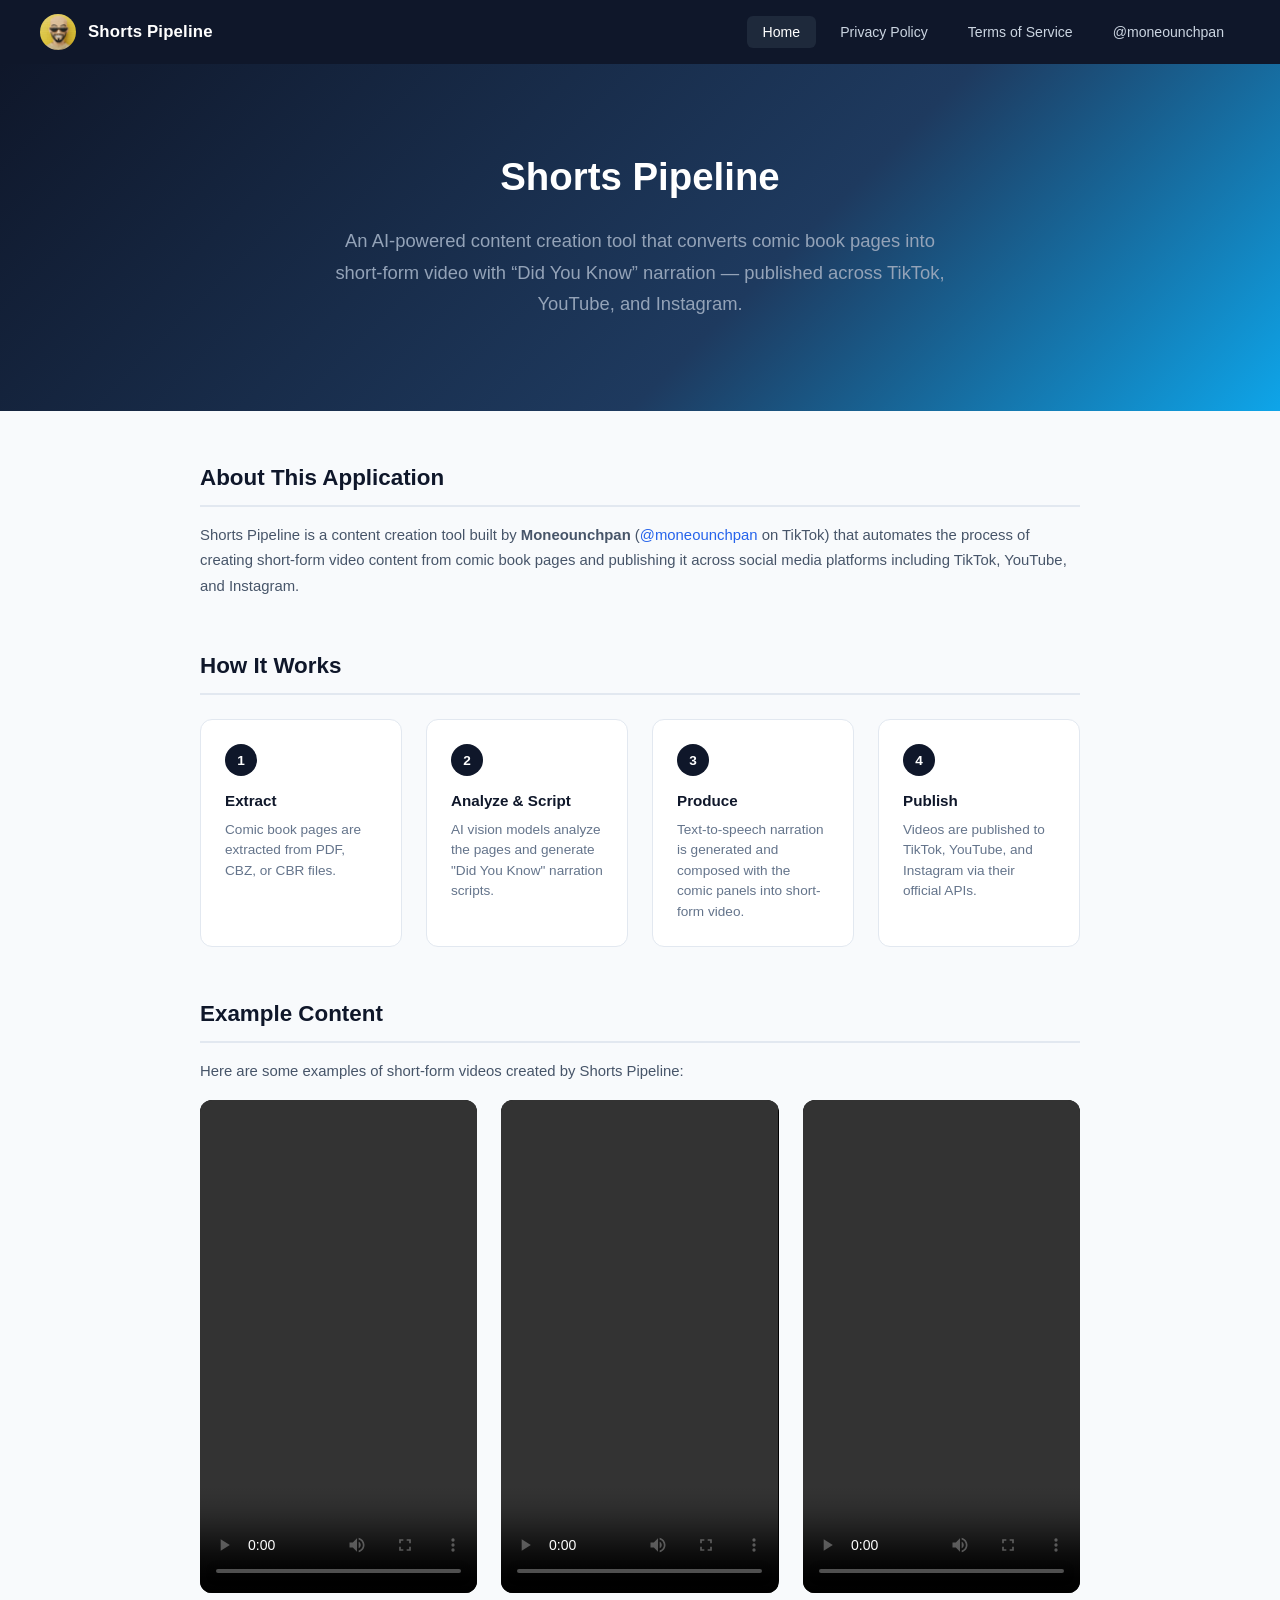
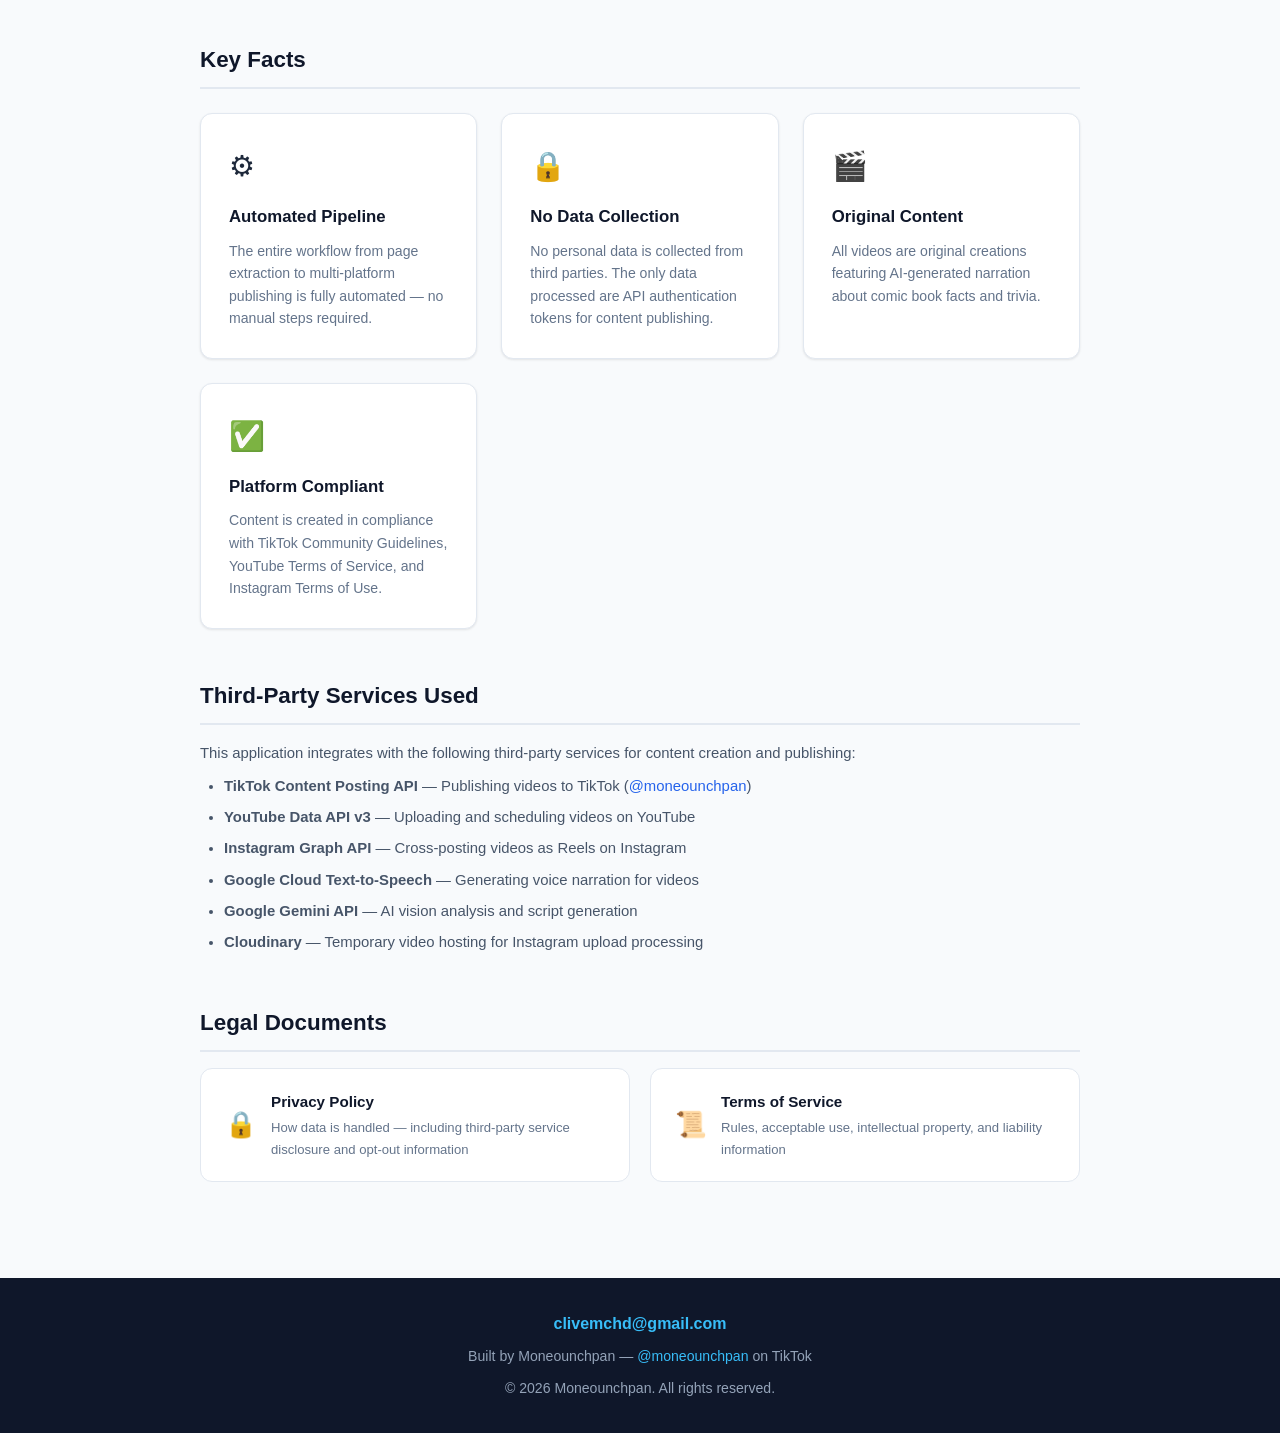
==== commit 3cacd94c: "feat: update terms and website policy" ====
--- a/index.html
+++ b/index.html
@@ -3,8 +3,8 @@
 <head>
   <meta charset="UTF-8" />
   <meta name="viewport" content="width=device-width, initial-scale=1.0" />
-  <title>Shorts Pipeline &mdash; Personal Content Automation by Moneounchpan</title>
-  <meta name="description" content="Shorts Pipeline is a personal-use automation tool by Moneounchpan that converts comic book pages into short-form video content with AI-generated narration." />
+  <title>Shorts Pipeline &mdash; AI-Powered Comic Content Creation</title>
+  <meta name="description" content="Shorts Pipeline converts comic book pages into short-form video content with AI-generated narration for TikTok, YouTube, and Instagram." />
   <link rel="icon" type="image/png" href="favicon.png" />
   <link rel="apple-touch-icon" href="apple-touch-icon.png" />
   <link rel="stylesheet" href="styles.css" />
@@ -28,8 +28,7 @@
   <!-- Hero -->
   <section class="hero">
     <h1>Shorts Pipeline</h1>
-    <p class="subtitle">A personal-use automation tool that converts comic book pages into short-form video content with AI-generated "Did You Know" narration &mdash; created and operated solely by <strong>Moneounchpan</strong>.</p>
-    <div class="badge">Personal Use Only &mdash; Single Operator &mdash; No Public Users</div>
+    <p class="subtitle">An AI-powered content creation tool that converts comic book pages into short-form video with &ldquo;Did You Know&rdquo; narration &mdash; published across TikTok, YouTube, and Instagram.</p>
   </section>
 
   <!-- Main Content -->
@@ -38,8 +37,7 @@
     <!-- About -->
     <section class="section">
       <h2>About This Application</h2>
-      <p>Shorts Pipeline is a <strong>personal-use application</strong> built and operated exclusively by <strong>Moneounchpan</strong> (<a href="https://www.tiktok.com/@moneounchpan" target="_blank" rel="noopener">@moneounchpan</a> on TikTok). It is <strong>not a public service</strong>, does not have any registered users, and does not accept sign-ups. The sole operator is also the sole user.</p>
-      <p>The application automates the process of creating short-form video content from comic book pages and posting it to the operator's own social media accounts, including TikTok, YouTube, and Instagram.</p>
+      <p>Shorts Pipeline is a content creation tool built by <strong>Moneounchpan</strong> (<a href="https://www.tiktok.com/@moneounchpan" target="_blank" rel="noopener">@moneounchpan</a> on TikTok) that automates the process of creating short-form video content from comic book pages and publishing it across social media platforms including TikTok, YouTube, and Instagram.</p>
     </section>
 
     <!-- How It Works -->
@@ -60,7 +58,33 @@
         </div>
         <div class="step">
           <h4>Publish</h4>
-          <p>Videos are posted to the operator's TikTok, YouTube, and Instagram accounts via their official APIs.</p>
+          <p>Videos are published to TikTok, YouTube, and Instagram via their official APIs.</p>
+        </div>
+      </div>
+    </section>
+
+    <!-- Example Content -->
+    <section class="section">
+      <h2>Example Content</h2>
+      <p>Here are some examples of short-form videos created by Shorts Pipeline:</p>
+      <div class="video-showcase">
+        <div class="video-card">
+          <video controls preload="metadata" playsinline>
+            <source src="https://res.cloudinary.com/dtdb3l5ak/video/upload/v1775293916/shorts-pipeline/showcase-3.mp4" type="video/mp4" />
+            Your browser does not support the video tag.
+          </video>
+        </div>
+        <div class="video-card">
+          <video controls preload="metadata" playsinline>
+            <source src="https://res.cloudinary.com/dtdb3l5ak/video/upload/v1775293919/shorts-pipeline/showcase-4.mp4" type="video/mp4" />
+            Your browser does not support the video tag.
+          </video>
+        </div>
+        <div class="video-card">
+          <video controls preload="metadata" playsinline>
+            <source src="https://res.cloudinary.com/dtdb3l5ak/video/upload/v1775293922/shorts-pipeline/showcase-9.mp4" type="video/mp4" />
+            Your browser does not support the video tag.
+          </video>
         </div>
       </div>
     </section>
@@ -70,14 +94,14 @@
       <h2>Key Facts</h2>
       <div class="feature-grid">
         <div class="feature-card">
-          <span class="icon">&#128100;</span>
-          <h3>Single Operator</h3>
-          <p>This application is used exclusively by its creator, Moneounchpan. There are no other users, accounts, or sign-up mechanisms.</p>
+          <span class="icon">&#9881;</span>
+          <h3>Automated Pipeline</h3>
+          <p>The entire workflow from page extraction to multi-platform publishing is fully automated &mdash; no manual steps required.</p>
         </div>
         <div class="feature-card">
           <span class="icon">&#128274;</span>
           <h3>No Data Collection</h3>
-          <p>No personal data is collected from any third parties. The only data processed are the operator's own API tokens for posting content.</p>
+          <p>No personal data is collected from third parties. The only data processed are API authentication tokens for content publishing.</p>
         </div>
         <div class="feature-card">
           <span class="icon">&#127916;</span>
@@ -95,11 +119,11 @@
     <!-- Third-Party Services -->
     <section class="section">
       <h2>Third-Party Services Used</h2>
-      <p>This application integrates with the following third-party services exclusively for content creation and publishing on the operator's own accounts:</p>
+      <p>This application integrates with the following third-party services for content creation and publishing:</p>
       <ul>
-        <li><strong>TikTok Content Posting API</strong> &mdash; Publishing videos to the operator's TikTok account (<a href="https://www.tiktok.com/@moneounchpan" target="_blank" rel="noopener">@moneounchpan</a>)</li>
-        <li><strong>YouTube Data API v3</strong> &mdash; Uploading and scheduling videos on the operator's YouTube channel</li>
-        <li><strong>Instagram Graph API</strong> &mdash; Cross-posting videos as Reels on the operator's Instagram account</li>
+        <li><strong>TikTok Content Posting API</strong> &mdash; Publishing videos to TikTok (<a href="https://www.tiktok.com/@moneounchpan" target="_blank" rel="noopener">@moneounchpan</a>)</li>
+        <li><strong>YouTube Data API v3</strong> &mdash; Uploading and scheduling videos on YouTube</li>
+        <li><strong>Instagram Graph API</strong> &mdash; Cross-posting videos as Reels on Instagram</li>
         <li><strong>Google Cloud Text-to-Speech</strong> &mdash; Generating voice narration for videos</li>
         <li><strong>Google Gemini API</strong> &mdash; AI vision analysis and script generation</li>
         <li><strong>Cloudinary</strong> &mdash; Temporary video hosting for Instagram upload processing</li>
@@ -132,7 +156,7 @@
   <!-- Contact Footer -->
   <footer class="contact-bar">
     <span class="contact-email"><a href="mailto:clivemchd@gmail.com">clivemchd@gmail.com</a></span>
-    <p>Operated by Moneounchpan &mdash; <a href="https://www.tiktok.com/@moneounchpan" target="_blank" rel="noopener">@moneounchpan</a> on TikTok</p>
+    <p>Built by Moneounchpan &mdash; <a href="https://www.tiktok.com/@moneounchpan" target="_blank" rel="noopener">@moneounchpan</a> on TikTok</p>
     <p style="margin-top: 8px;">&copy; 2026 Moneounchpan. All rights reserved.</p>
   </footer>
 
--- a/styles.css
+++ b/styles.css
@@ -438,6 +438,43 @@
   }
 }
 
+/* Video Showcase */
+.video-showcase {
+  display: grid;
+  grid-template-columns: repeat(3, 1fr);
+  gap: 24px;
+  margin-top: 16px;
+}
+
+.video-card {
+  border-radius: 12px;
+  overflow: hidden;
+  background: #000;
+  aspect-ratio: 9 / 16;
+}
+
+.video-card video {
+  width: 100%;
+  height: 100%;
+  object-fit: cover;
+  display: block;
+}
+
+@media (max-width: 768px) {
+  .video-showcase {
+    grid-template-columns: repeat(2, 1fr);
+  }
+}
+
+@media (max-width: 480px) {
+  .video-showcase {
+    grid-template-columns: 1fr;
+    max-width: 300px;
+    margin-left: auto;
+    margin-right: auto;
+  }
+}
+
 @media (max-width: 480px) {
   .top-nav {
     flex-direction: column;
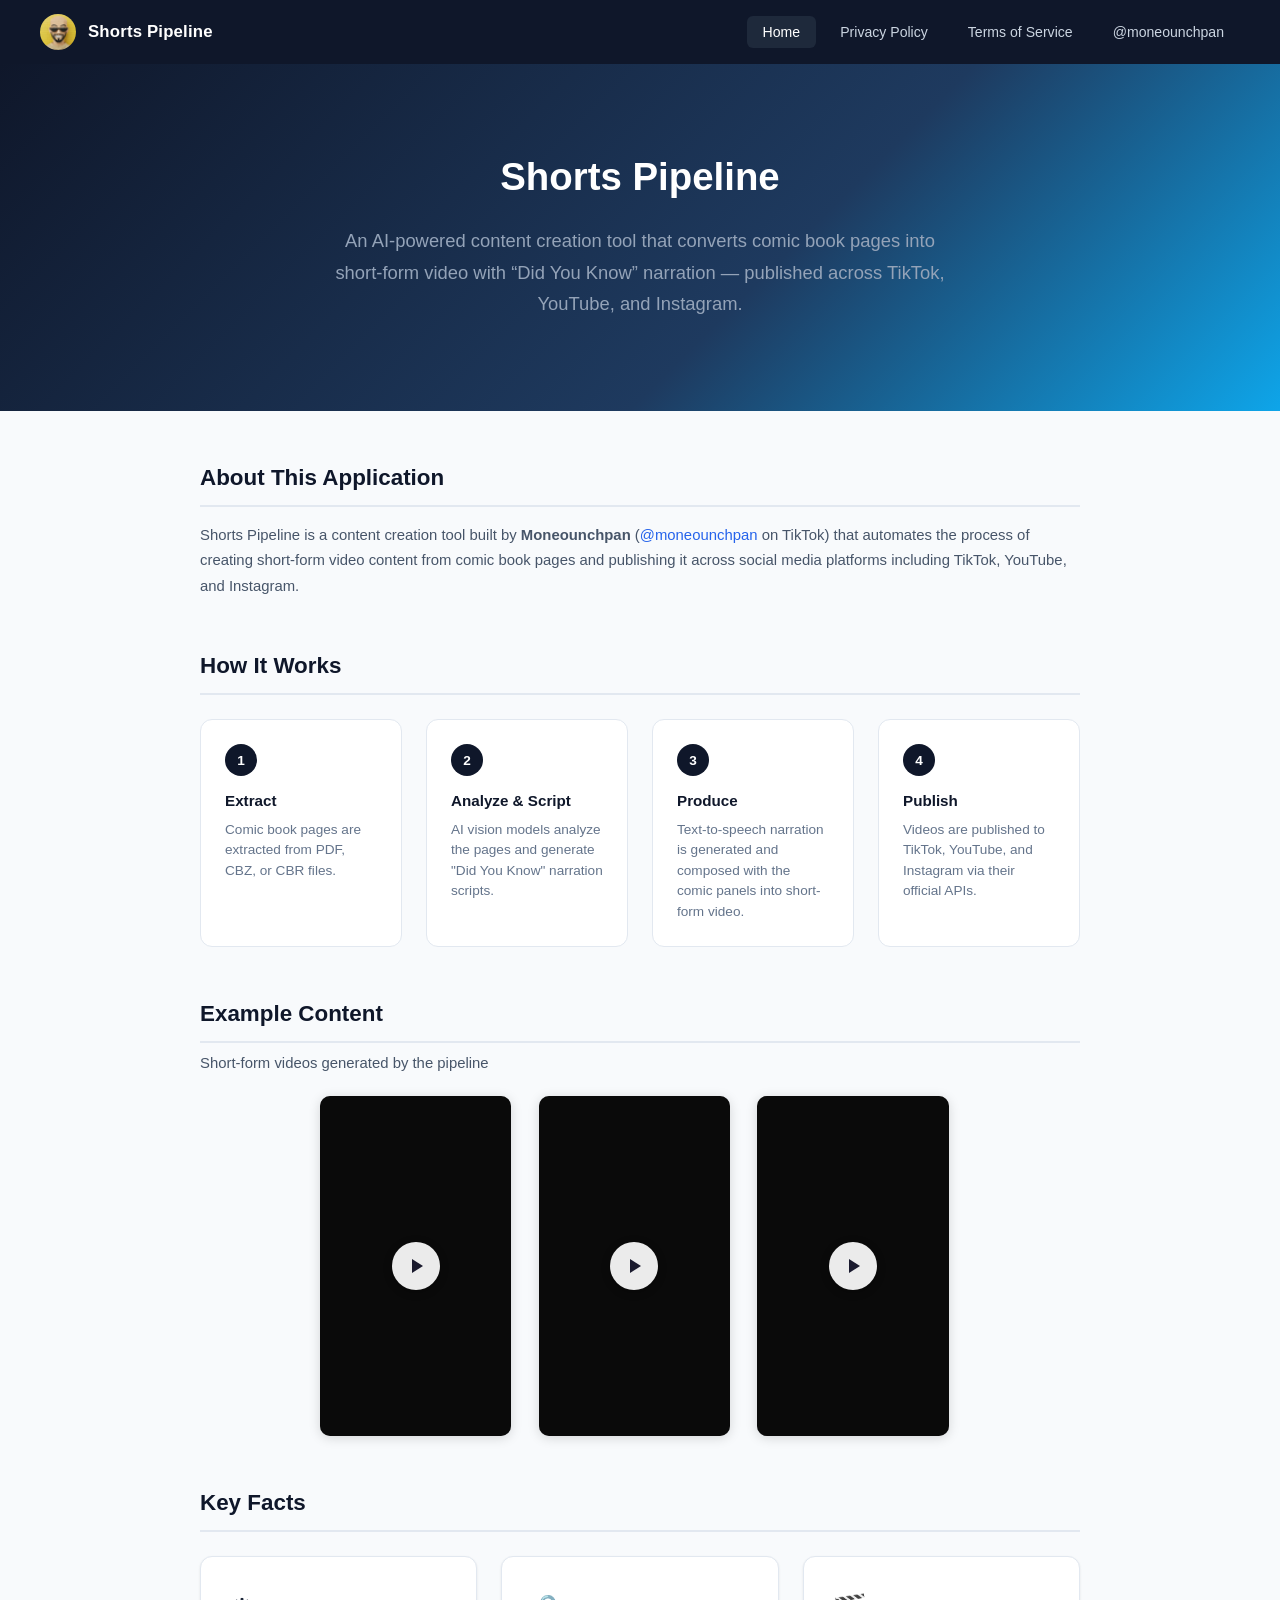
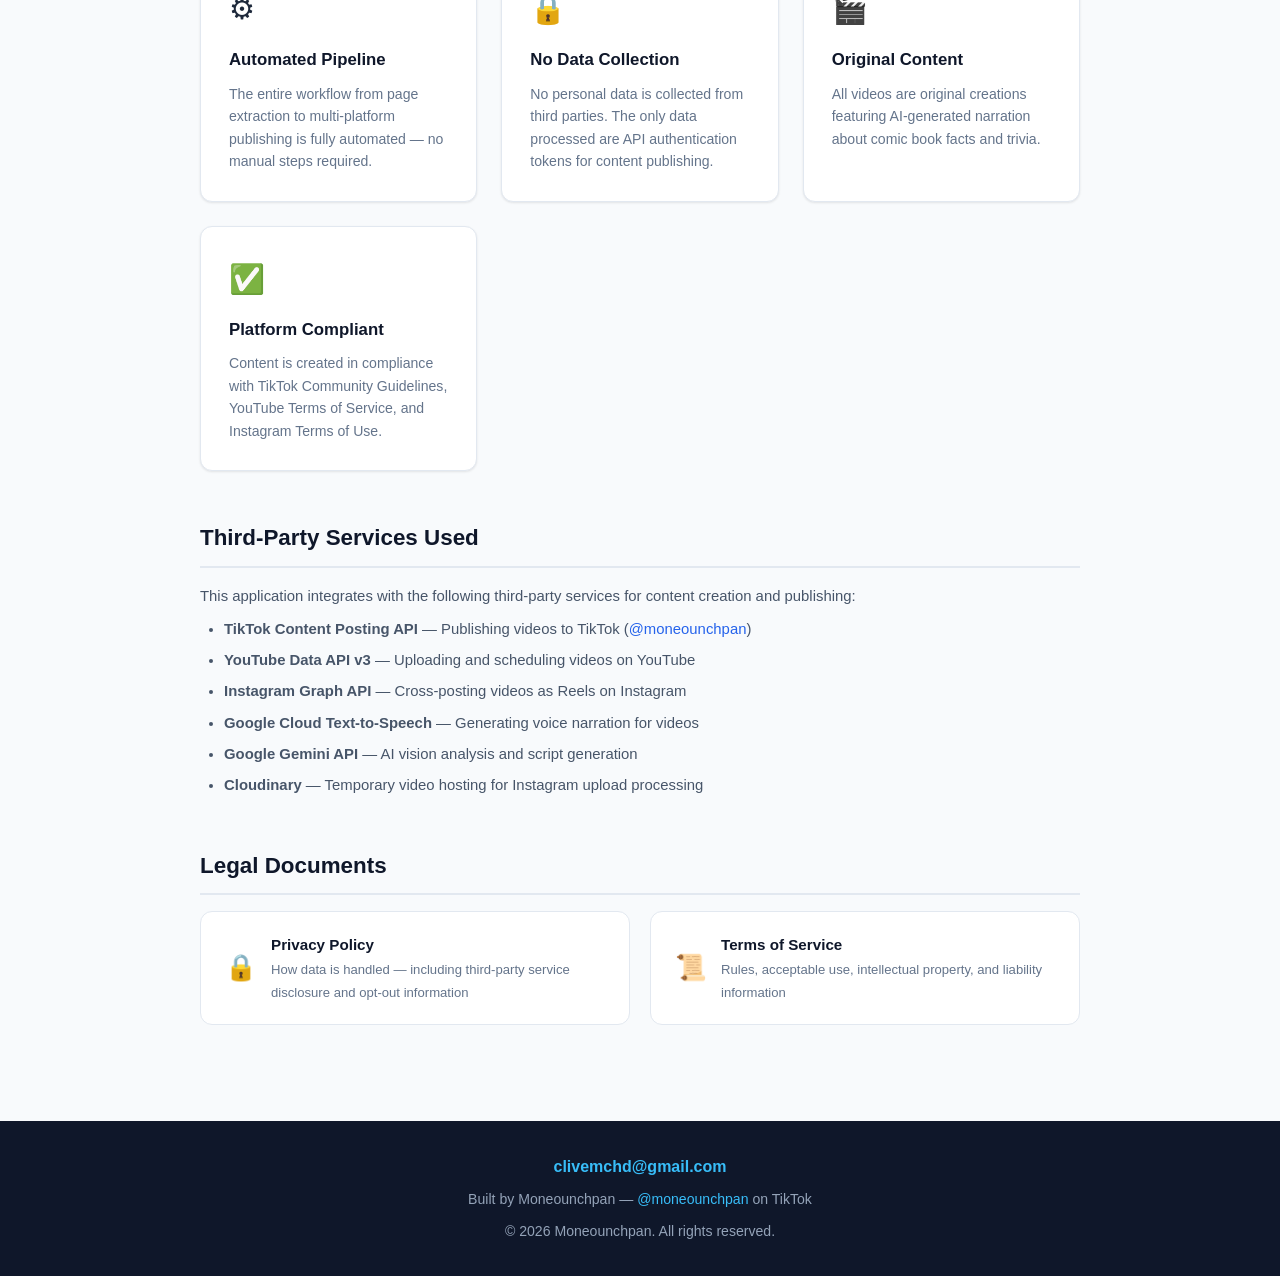
==== commit d9f99bbc: "feat: update video styling" ====
--- a/index.html
+++ b/index.html
@@ -66,28 +66,54 @@
     <!-- Example Content -->
     <section class="section">
       <h2>Example Content</h2>
-      <p>Here are some examples of short-form videos created by Shorts Pipeline:</p>
+      <p class="section-subtitle">Short-form videos generated by the pipeline</p>
       <div class="video-showcase">
         <div class="video-card">
-          <video controls preload="metadata" playsinline>
+          <video preload="metadata" playsinline poster="https://res.cloudinary.com/dtdb3l5ak/video/upload/so_1,w_400,h_710,c_fill,q_auto,f_jpg/shorts-pipeline/showcase-3.mp4">
             <source src="https://res.cloudinary.com/dtdb3l5ak/video/upload/v1775293916/shorts-pipeline/showcase-3.mp4" type="video/mp4" />
-            Your browser does not support the video tag.
           </video>
+          <button class="play-btn" aria-label="Play video"></button>
         </div>
         <div class="video-card">
-          <video controls preload="metadata" playsinline>
+          <video preload="metadata" playsinline poster="https://res.cloudinary.com/dtdb3l5ak/video/upload/so_1,w_400,h_710,c_fill,q_auto,f_jpg/shorts-pipeline/showcase-4.mp4">
             <source src="https://res.cloudinary.com/dtdb3l5ak/video/upload/v1775293919/shorts-pipeline/showcase-4.mp4" type="video/mp4" />
-            Your browser does not support the video tag.
           </video>
+          <button class="play-btn" aria-label="Play video"></button>
         </div>
         <div class="video-card">
-          <video controls preload="metadata" playsinline>
+          <video preload="metadata" playsinline poster="https://res.cloudinary.com/dtdb3l5ak/video/upload/so_1,w_400,h_710,c_fill,q_auto,f_jpg/shorts-pipeline/showcase-9.mp4">
             <source src="https://res.cloudinary.com/dtdb3l5ak/video/upload/v1775293922/shorts-pipeline/showcase-9.mp4" type="video/mp4" />
-            Your browser does not support the video tag.
           </video>
+          <button class="play-btn" aria-label="Play video"></button>
         </div>
       </div>
     </section>
+
+    <script>
+      document.querySelectorAll('.video-card .play-btn').forEach(function(btn) {
+        btn.addEventListener('click', function() {
+          var card = this.closest('.video-card');
+          var video = card.querySelector('video');
+          this.style.display = 'none';
+          video.controls = true;
+          video.play();
+        });
+      });
+      document.querySelectorAll('.video-card video').forEach(function(video) {
+        video.addEventListener('pause', function() {
+          if (this.currentTime > 0 && !this.ended) return;
+          var btn = this.closest('.video-card').querySelector('.play-btn');
+          btn.style.display = '';
+          this.controls = false;
+        });
+        video.addEventListener('ended', function() {
+          var btn = this.closest('.video-card').querySelector('.play-btn');
+          btn.style.display = '';
+          this.controls = false;
+          this.currentTime = 0;
+        });
+      });
+    </script>
 
     <!-- Key Facts -->
     <section class="section">
--- a/styles.css
+++ b/styles.css
@@ -439,18 +439,36 @@
 }
 
 /* Video Showcase */
+.section-subtitle {
+  color: #6b7280;
+  font-size: 0.95rem;
+  margin-top: -8px;
+  margin-bottom: 20px;
+}
+
 .video-showcase {
   display: grid;
   grid-template-columns: repeat(3, 1fr);
-  gap: 24px;
-  margin-top: 16px;
+  gap: 16px;
+  max-width: 640px;
+  margin: 0 auto;
 }
 
 .video-card {
-  border-radius: 12px;
+  position: relative;
+  border-radius: 10px;
   overflow: hidden;
-  background: #000;
+  background: #0f0f0f;
   aspect-ratio: 9 / 16;
+  max-height: 340px;
+  cursor: pointer;
+  box-shadow: 0 2px 12px rgba(0, 0, 0, 0.15);
+  transition: transform 0.2s ease, box-shadow 0.2s ease;
+}
+
+.video-card:hover {
+  transform: translateY(-3px);
+  box-shadow: 0 6px 24px rgba(0, 0, 0, 0.25);
 }
 
 .video-card video {
@@ -460,18 +478,58 @@
   display: block;
 }
 
+.video-card .play-btn {
+  position: absolute;
+  inset: 0;
+  display: flex;
+  align-items: center;
+  justify-content: center;
+  background: rgba(0, 0, 0, 0.3);
+  border: none;
+  cursor: pointer;
+  transition: background 0.2s ease;
+}
+
+.video-card:hover .play-btn {
+  background: rgba(0, 0, 0, 0.45);
+}
+
+.video-card .play-btn::after {
+  content: '';
+  display: block;
+  width: 48px;
+  height: 48px;
+  border-radius: 50%;
+  background: rgba(255, 255, 255, 0.92);
+  box-shadow: 0 2px 8px rgba(0, 0, 0, 0.3);
+  /* Triangle via clip-path won't work here, use background SVG instead */
+  background-image: url("data:image/svg+xml,%3Csvg xmlns='http://www.w3.org/2000/svg' viewBox='0 0 24 24' fill='%231a1a2e'%3E%3Cpath d='M8 5v14l11-7z'/%3E%3C/svg%3E");
+  background-repeat: no-repeat;
+  background-position: center;
+  background-size: 24px 24px;
+  background-color: rgba(255, 255, 255, 0.92);
+}
+
 @media (max-width: 768px) {
   .video-showcase {
-    grid-template-columns: repeat(2, 1fr);
+    max-width: 440px;
+    gap: 12px;
+  }
+
+  .video-card {
+    max-height: 280px;
   }
 }
 
 @media (max-width: 480px) {
   .video-showcase {
-    grid-template-columns: 1fr;
-    max-width: 300px;
-    margin-left: auto;
-    margin-right: auto;
+    max-width: 100%;
+    gap: 10px;
+  }
+
+  .video-card {
+    max-height: 240px;
+    border-radius: 8px;
   }
 }
 
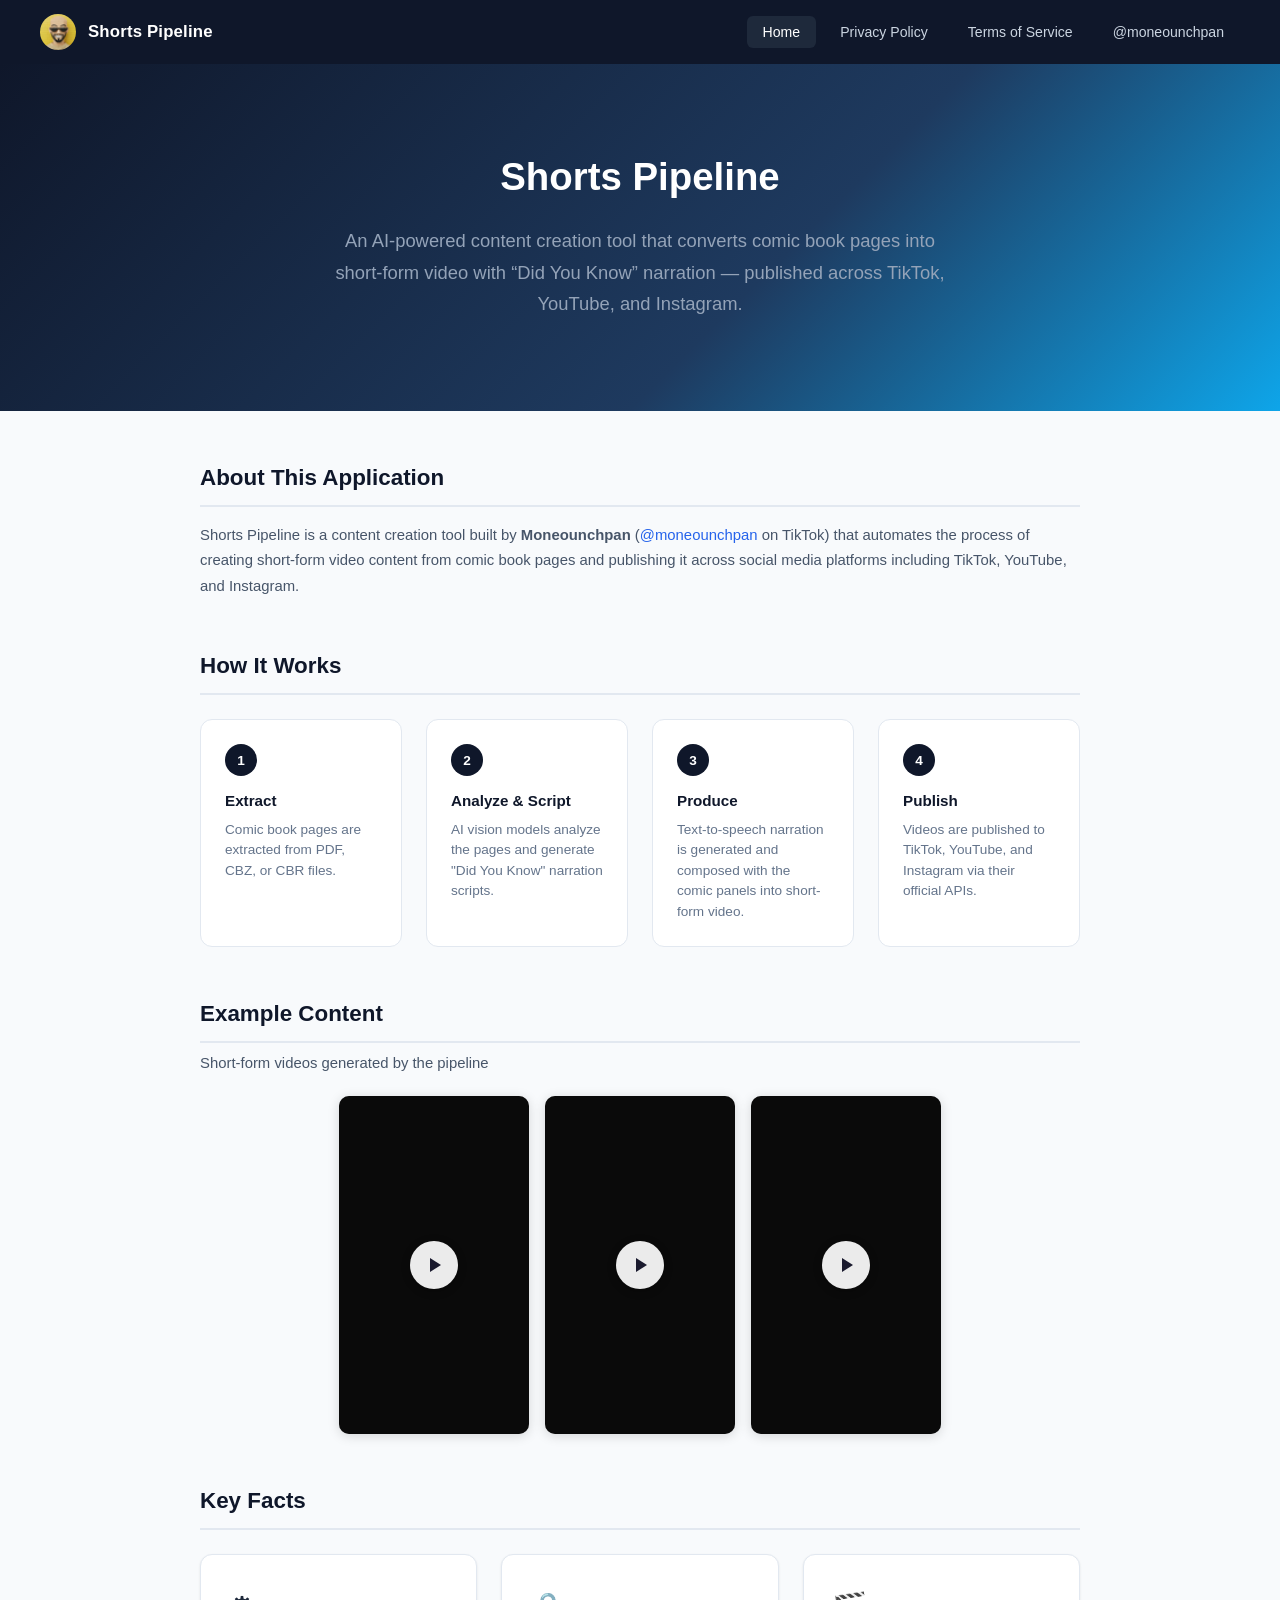
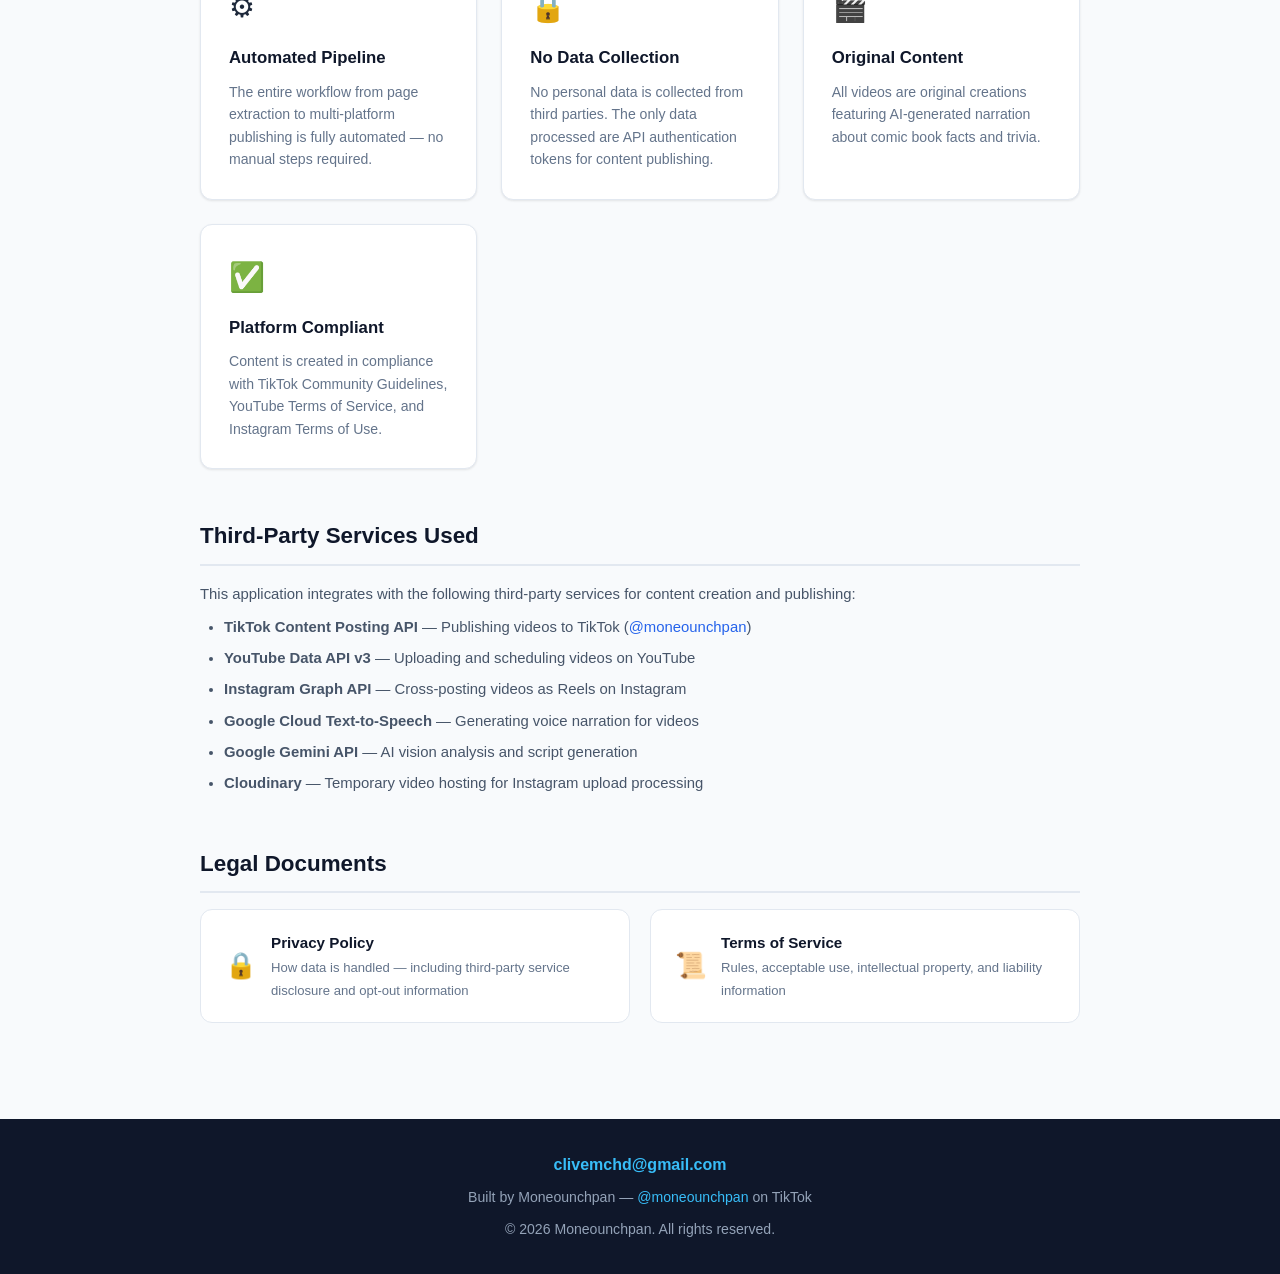
==== commit 1de49466: "feat: update video styling" ====
--- a/index.html
+++ b/index.html
@@ -88,32 +88,6 @@
         </div>
       </div>
     </section>
-
-    <script>
-      document.querySelectorAll('.video-card .play-btn').forEach(function(btn) {
-        btn.addEventListener('click', function() {
-          var card = this.closest('.video-card');
-          var video = card.querySelector('video');
-          this.style.display = 'none';
-          video.controls = true;
-          video.play();
-        });
-      });
-      document.querySelectorAll('.video-card video').forEach(function(video) {
-        video.addEventListener('pause', function() {
-          if (this.currentTime > 0 && !this.ended) return;
-          var btn = this.closest('.video-card').querySelector('.play-btn');
-          btn.style.display = '';
-          this.controls = false;
-        });
-        video.addEventListener('ended', function() {
-          var btn = this.closest('.video-card').querySelector('.play-btn');
-          btn.style.display = '';
-          this.controls = false;
-          this.currentTime = 0;
-        });
-      });
-    </script>
 
     <!-- Key Facts -->
     <section class="section">
@@ -186,5 +160,61 @@
     <p style="margin-top: 8px;">&copy; 2026 Moneounchpan. All rights reserved.</p>
   </footer>
 
+  <!-- Video Modal -->
+  <div id="video-modal" class="video-modal">
+    <div class="modal-backdrop"></div>
+    <div class="modal-content">
+      <button class="modal-close" aria-label="Close video">&times;</button>
+      <video id="modal-video" controls playsinline>
+        <source id="modal-source" src="" type="video/mp4" />
+      </video>
+    </div>
+  </div>
+
+  <script>
+    (function() {
+      var modal = document.getElementById('video-modal');
+      var modalVideo = document.getElementById('modal-video');
+      var modalSource = document.getElementById('modal-source');
+
+      function openModal(src) {
+        modalSource.src = src;
+        modalVideo.load();
+        modal.classList.add('active');
+        document.body.style.overflow = 'hidden';
+        modalVideo.play();
+      }
+
+      function closeModal() {
+        modal.classList.remove('active');
+        modalVideo.pause();
+        modalVideo.currentTime = 0;
+        modalSource.src = '';
+        document.body.style.overflow = '';
+      }
+
+      document.querySelectorAll('.video-card .play-btn').forEach(function(btn) {
+        btn.addEventListener('click', function() {
+          var src = this.closest('.video-card').querySelector('source').src;
+          openModal(src);
+        });
+      });
+
+      modal.addEventListener('click', function(e) {
+        if (e.target === modal || e.target.classList.contains('modal-backdrop')) {
+          closeModal();
+        }
+      });
+
+      document.querySelector('.modal-close').addEventListener('click', closeModal);
+
+      document.addEventListener('keydown', function(e) {
+        if (e.key === 'Escape' && modal.classList.contains('active')) {
+          closeModal();
+        }
+      });
+    })();
+  </script>
+
 </body>
 </html>
--- a/styles.css
+++ b/styles.css
@@ -447,10 +447,9 @@
 }
 
 .video-showcase {
-  display: grid;
-  grid-template-columns: repeat(3, 1fr);
+  display: flex;
+  justify-content: center;
   gap: 16px;
-  max-width: 640px;
   margin: 0 auto;
 }
 
@@ -459,8 +458,9 @@
   border-radius: 10px;
   overflow: hidden;
   background: #0f0f0f;
-  aspect-ratio: 9 / 16;
-  max-height: 340px;
+  width: 190px;
+  height: 338px;
+  flex-shrink: 0;
   cursor: pointer;
   box-shadow: 0 2px 12px rgba(0, 0, 0, 0.15);
   transition: transform 0.2s ease, box-shadow 0.2s ease;
@@ -512,25 +512,95 @@
 
 @media (max-width: 768px) {
   .video-showcase {
-    max-width: 440px;
     gap: 12px;
   }
 
   .video-card {
-    max-height: 280px;
+    width: 140px;
+    height: 249px;
   }
 }
 
 @media (max-width: 480px) {
   .video-showcase {
-    max-width: 100%;
-    gap: 10px;
+    gap: 8px;
   }
 
   .video-card {
-    max-height: 240px;
+    width: 105px;
+    height: 187px;
     border-radius: 8px;
   }
+}
+
+/* Video Modal */
+.video-modal {
+  position: fixed;
+  inset: 0;
+  z-index: 9999;
+  display: flex;
+  align-items: center;
+  justify-content: center;
+  opacity: 0;
+  visibility: hidden;
+  transition: opacity 0.25s ease, visibility 0.25s ease;
+}
+
+.video-modal.active {
+  opacity: 1;
+  visibility: visible;
+}
+
+.modal-backdrop {
+  position: absolute;
+  inset: 0;
+  background: rgba(0, 0, 0, 0.85);
+}
+
+.modal-content {
+  position: relative;
+  z-index: 1;
+  max-height: 90vh;
+  aspect-ratio: 9 / 16;
+  border-radius: 14px;
+  overflow: hidden;
+  box-shadow: 0 8px 40px rgba(0, 0, 0, 0.6);
+  animation: modalIn 0.25s ease;
+}
+
+@keyframes modalIn {
+  from { transform: scale(0.9); opacity: 0; }
+  to { transform: scale(1); opacity: 1; }
+}
+
+.modal-content video {
+  width: 100%;
+  height: 100%;
+  display: block;
+  background: #000;
+}
+
+.modal-close {
+  position: absolute;
+  top: 10px;
+  right: 10px;
+  z-index: 2;
+  width: 36px;
+  height: 36px;
+  border: none;
+  border-radius: 50%;
+  background: rgba(0, 0, 0, 0.6);
+  color: #fff;
+  font-size: 22px;
+  line-height: 36px;
+  text-align: center;
+  cursor: pointer;
+  transition: background 0.2s ease;
+  backdrop-filter: blur(4px);
+}
+
+.modal-close:hover {
+  background: rgba(0, 0, 0, 0.85);
 }
 
 @media (max-width: 480px) {
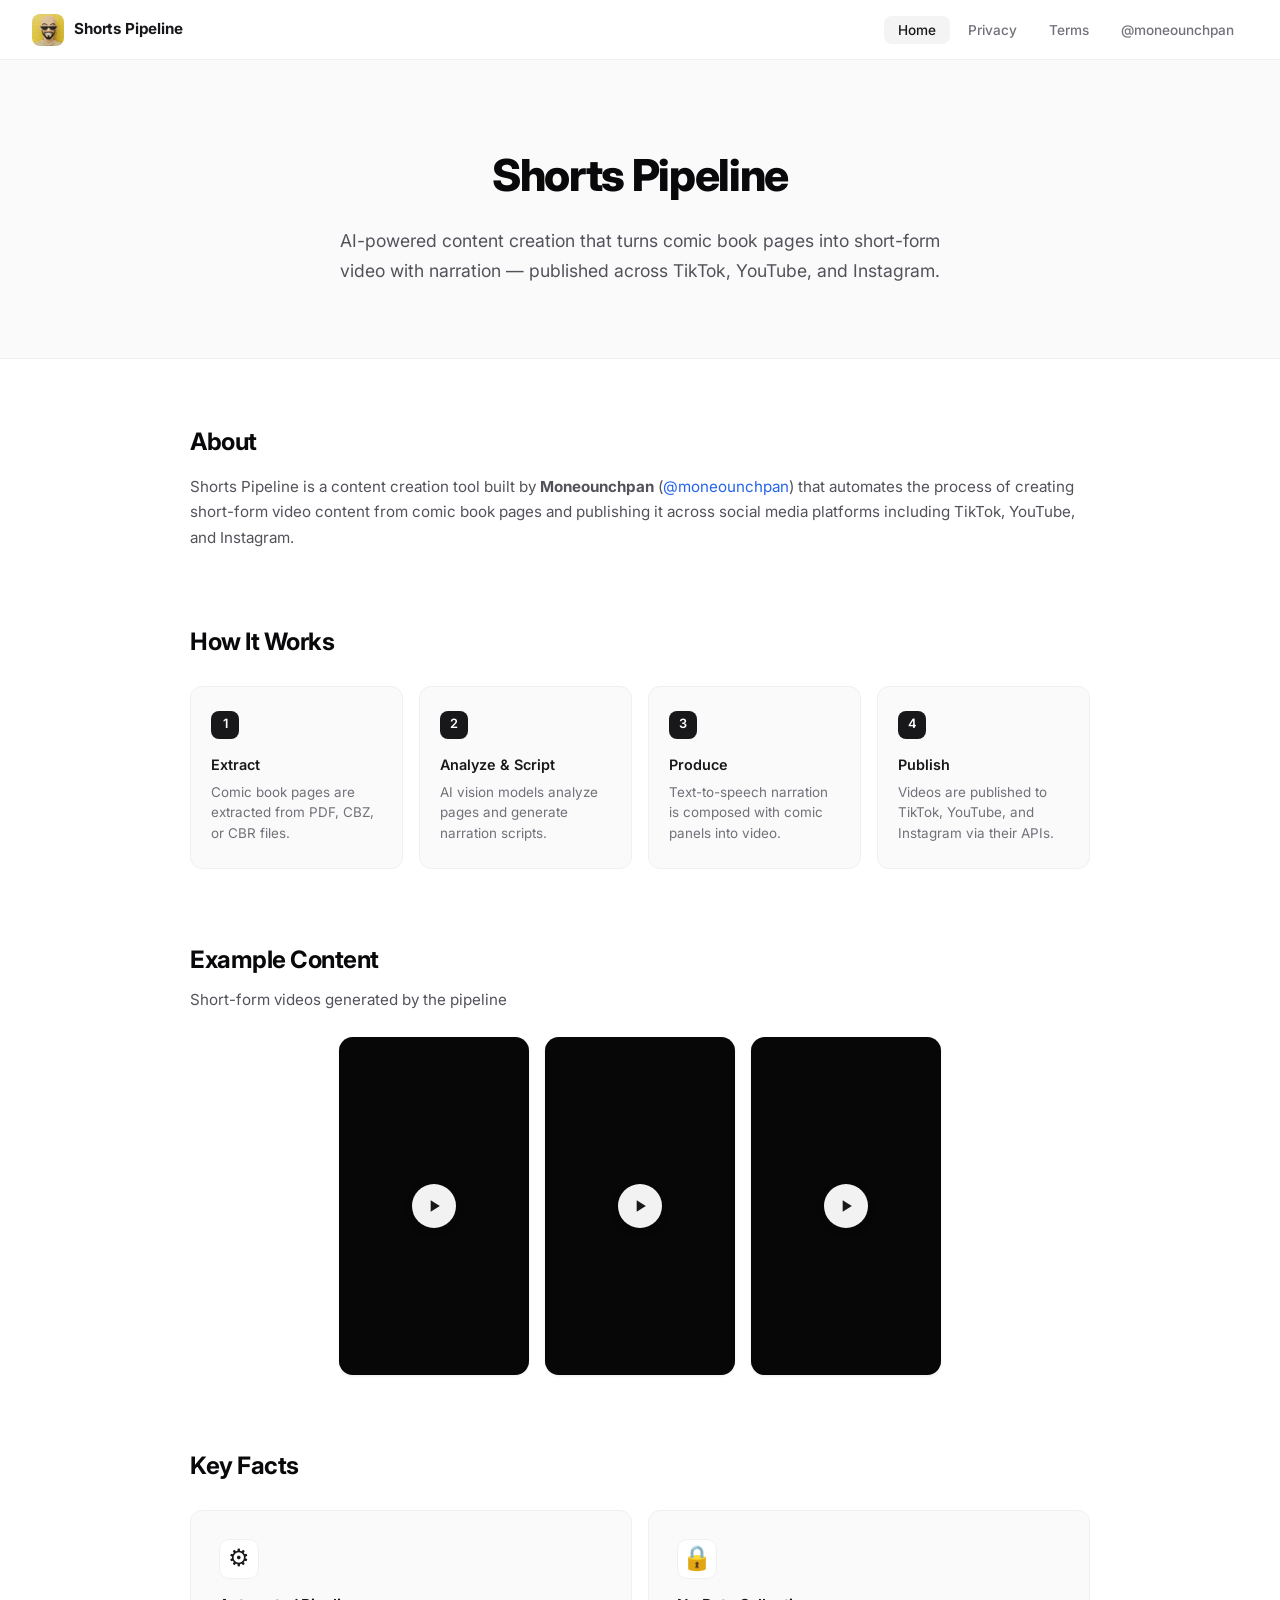
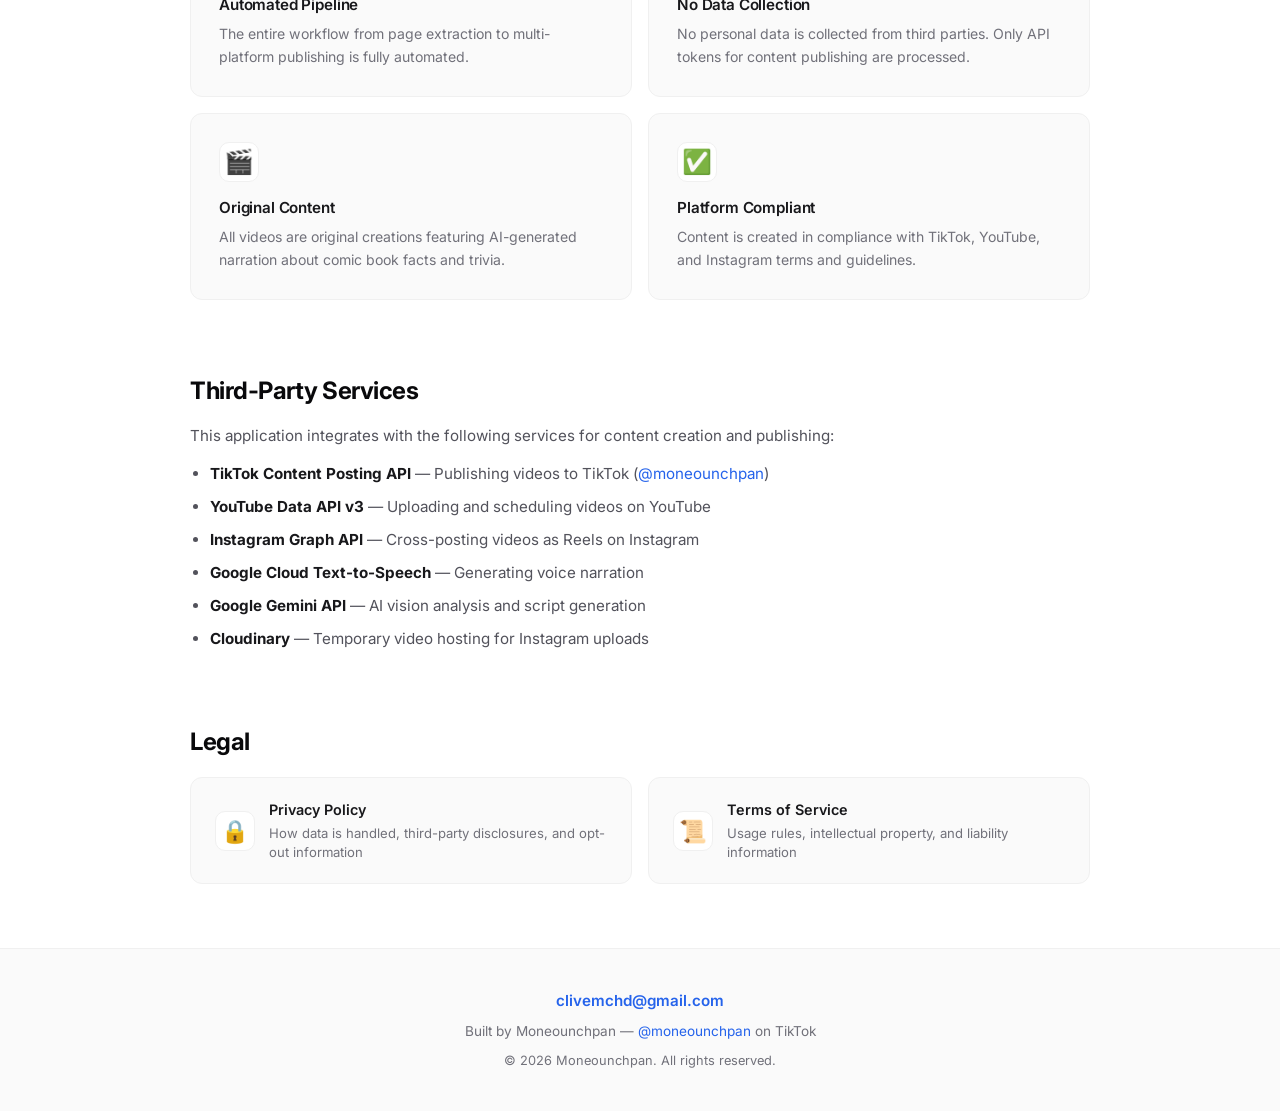
==== commit bf4ccd15: "feat: better styling and updated terms" ====
--- a/index.html
+++ b/index.html
@@ -7,6 +7,8 @@
   <meta name="description" content="Shorts Pipeline converts comic book pages into short-form video content with AI-generated narration for TikTok, YouTube, and Instagram." />
   <link rel="icon" type="image/png" href="favicon.png" />
   <link rel="apple-touch-icon" href="apple-touch-icon.png" />
+  <link rel="preconnect" href="https://fonts.googleapis.com" />
+  <link rel="preconnect" href="https://fonts.gstatic.com" crossorigin />
   <link rel="stylesheet" href="styles.css" />
 </head>
 <body>
@@ -19,8 +21,8 @@
     </a>
     <ul class="top-nav-links">
       <li><a href="index.html" class="active">Home</a></li>
-      <li><a href="privacy-policy.html">Privacy Policy</a></li>
-      <li><a href="terms-of-service.html">Terms of Service</a></li>
+      <li><a href="privacy-policy.html">Privacy</a></li>
+      <li><a href="terms-of-service.html">Terms</a></li>
       <li><a href="https://www.tiktok.com/@moneounchpan" target="_blank" rel="noopener">@moneounchpan</a></li>
     </ul>
   </nav>
@@ -28,7 +30,7 @@
   <!-- Hero -->
   <section class="hero">
     <h1>Shorts Pipeline</h1>
-    <p class="subtitle">An AI-powered content creation tool that converts comic book pages into short-form video with &ldquo;Did You Know&rdquo; narration &mdash; published across TikTok, YouTube, and Instagram.</p>
+    <p class="subtitle">AI-powered content creation that turns comic book pages into short-form video with narration &mdash; published across TikTok, YouTube, and Instagram.</p>
   </section>
 
   <!-- Main Content -->
@@ -36,8 +38,8 @@
 
     <!-- About -->
     <section class="section">
-      <h2>About This Application</h2>
-      <p>Shorts Pipeline is a content creation tool built by <strong>Moneounchpan</strong> (<a href="https://www.tiktok.com/@moneounchpan" target="_blank" rel="noopener">@moneounchpan</a> on TikTok) that automates the process of creating short-form video content from comic book pages and publishing it across social media platforms including TikTok, YouTube, and Instagram.</p>
+      <h2>About</h2>
+      <p>Shorts Pipeline is a content creation tool built by <strong>Moneounchpan</strong> (<a href="https://www.tiktok.com/@moneounchpan" target="_blank" rel="noopener">@moneounchpan</a>) that automates the process of creating short-form video content from comic book pages and publishing it across social media platforms including TikTok, YouTube, and Instagram.</p>
     </section>
 
     <!-- How It Works -->
@@ -50,15 +52,15 @@
         </div>
         <div class="step">
           <h4>Analyze &amp; Script</h4>
-          <p>AI vision models analyze the pages and generate "Did You Know" narration scripts.</p>
+          <p>AI vision models analyze pages and generate narration scripts.</p>
         </div>
         <div class="step">
           <h4>Produce</h4>
-          <p>Text-to-speech narration is generated and composed with the comic panels into short-form video.</p>
+          <p>Text-to-speech narration is composed with comic panels into video.</p>
         </div>
         <div class="step">
           <h4>Publish</h4>
-          <p>Videos are published to TikTok, YouTube, and Instagram via their official APIs.</p>
+          <p>Videos are published to TikTok, YouTube, and Instagram via their APIs.</p>
         </div>
       </div>
     </section>
@@ -96,12 +98,12 @@
         <div class="feature-card">
           <span class="icon">&#9881;</span>
           <h3>Automated Pipeline</h3>
-          <p>The entire workflow from page extraction to multi-platform publishing is fully automated &mdash; no manual steps required.</p>
+          <p>The entire workflow from page extraction to multi-platform publishing is fully automated.</p>
         </div>
         <div class="feature-card">
           <span class="icon">&#128274;</span>
           <h3>No Data Collection</h3>
-          <p>No personal data is collected from third parties. The only data processed are API authentication tokens for content publishing.</p>
+          <p>No personal data is collected from third parties. Only API tokens for content publishing are processed.</p>
         </div>
         <div class="feature-card">
           <span class="icon">&#127916;</span>
@@ -111,41 +113,41 @@
         <div class="feature-card">
           <span class="icon">&#9989;</span>
           <h3>Platform Compliant</h3>
-          <p>Content is created in compliance with TikTok Community Guidelines, YouTube Terms of Service, and Instagram Terms of Use.</p>
+          <p>Content is created in compliance with TikTok, YouTube, and Instagram terms and guidelines.</p>
         </div>
       </div>
     </section>
 
     <!-- Third-Party Services -->
     <section class="section">
-      <h2>Third-Party Services Used</h2>
-      <p>This application integrates with the following third-party services for content creation and publishing:</p>
+      <h2>Third-Party Services</h2>
+      <p>This application integrates with the following services for content creation and publishing:</p>
       <ul>
         <li><strong>TikTok Content Posting API</strong> &mdash; Publishing videos to TikTok (<a href="https://www.tiktok.com/@moneounchpan" target="_blank" rel="noopener">@moneounchpan</a>)</li>
         <li><strong>YouTube Data API v3</strong> &mdash; Uploading and scheduling videos on YouTube</li>
         <li><strong>Instagram Graph API</strong> &mdash; Cross-posting videos as Reels on Instagram</li>
-        <li><strong>Google Cloud Text-to-Speech</strong> &mdash; Generating voice narration for videos</li>
+        <li><strong>Google Cloud Text-to-Speech</strong> &mdash; Generating voice narration</li>
         <li><strong>Google Gemini API</strong> &mdash; AI vision analysis and script generation</li>
-        <li><strong>Cloudinary</strong> &mdash; Temporary video hosting for Instagram upload processing</li>
+        <li><strong>Cloudinary</strong> &mdash; Temporary video hosting for Instagram uploads</li>
       </ul>
     </section>
 
     <!-- Legal Documents -->
     <section class="section">
-      <h2>Legal Documents</h2>
+      <h2>Legal</h2>
       <div class="doc-links">
         <a href="privacy-policy.html" class="doc-link">
           <span class="doc-icon">&#128274;</span>
           <div>
             <strong>Privacy Policy</strong>
-            <p>How data is handled &mdash; including third-party service disclosure and opt-out information</p>
+            <p>How data is handled, third-party disclosures, and opt-out information</p>
           </div>
         </a>
         <a href="terms-of-service.html" class="doc-link">
           <span class="doc-icon">&#128220;</span>
           <div>
             <strong>Terms of Service</strong>
-            <p>Rules, acceptable use, intellectual property, and liability information</p>
+            <p>Usage rules, intellectual property, and liability information</p>
           </div>
         </a>
       </div>
@@ -157,7 +159,7 @@
   <footer class="contact-bar">
     <span class="contact-email"><a href="mailto:clivemchd@gmail.com">clivemchd@gmail.com</a></span>
     <p>Built by Moneounchpan &mdash; <a href="https://www.tiktok.com/@moneounchpan" target="_blank" rel="noopener">@moneounchpan</a> on TikTok</p>
-    <p style="margin-top: 8px;">&copy; 2026 Moneounchpan. All rights reserved.</p>
+    <p style="margin-top: 8px; font-size: 0.8rem;">&copy; 2026 Moneounchpan. All rights reserved.</p>
   </footer>
 
   <!-- Video Modal -->
--- a/styles.css
+++ b/styles.css
@@ -1,3 +1,6 @@
+/* === Modern Design System === */
+@import url('https://fonts.googleapis.com/css2?family=Inter:wght@400;500;600;700;800&display=swap');
+
 /* === Reset & Base === */
 *,
 *::before,
@@ -8,40 +11,44 @@
 }
 
 body {
-  font-family: -apple-system, BlinkMacSystemFont, "Segoe UI", Roboto, Helvetica, Arial, sans-serif;
-  color: #1e293b;
-  background: #f8fafc;
-  line-height: 1.7;
+  font-family: 'Inter', -apple-system, BlinkMacSystemFont, "Segoe UI", Roboto, sans-serif;
+  color: #18181b;
+  background: #ffffff;
+  line-height: 1.6;
+  -webkit-font-smoothing: antialiased;
+  -moz-osx-font-smoothing: grayscale;
 }
 
 a {
   color: #2563eb;
   text-decoration: none;
+  transition: color 0.15s ease;
 }
 
 a:hover {
-  text-decoration: underline;
+  color: #1d4ed8;
 }
 
 /* === Top Navigation === */
 .top-nav {
-  background: #0f172a;
-  padding: 0 40px;
+  background: #ffffff;
+  padding: 0 32px;
   display: flex;
   align-items: center;
   justify-content: space-between;
-  height: 64px;
+  height: 60px;
   position: sticky;
   top: 0;
   z-index: 100;
+  border-bottom: 1px solid #f0f0f0;
 }
 
 .top-nav-brand {
   display: flex;
   align-items: center;
-  gap: 12px;
-  text-decoration: none;
-  color: #fff;
+  gap: 10px;
+  text-decoration: none;
+  color: #18181b;
 }
 
 .top-nav-brand:hover {
@@ -49,165 +56,185 @@
 }
 
 .top-nav-brand img {
-  width: 36px;
-  height: 36px;
-  border-radius: 50%;
+  width: 32px;
+  height: 32px;
+  border-radius: 8px;
 }
 
 .top-nav-brand span {
-  font-size: 1.05rem;
+  font-size: 0.95rem;
   font-weight: 700;
-  letter-spacing: 0.01em;
+  letter-spacing: -0.01em;
 }
 
 .top-nav-links {
   display: flex;
   align-items: center;
-  gap: 8px;
+  gap: 4px;
   list-style: none;
 }
 
 .top-nav-links a {
-  color: #cbd5e1;
-  padding: 8px 16px;
-  border-radius: 6px;
-  font-size: 0.88rem;
+  color: #71717a;
+  padding: 6px 14px;
+  border-radius: 8px;
+  font-size: 0.85rem;
   font-weight: 500;
   transition: background 0.15s, color 0.15s;
   text-decoration: none;
 }
 
-.top-nav-links a:hover,
+.top-nav-links a:hover {
+  background: #f4f4f5;
+  color: #18181b;
+  text-decoration: none;
+}
+
 .top-nav-links a.active {
-  background: #1e293b;
-  color: #fff;
+  background: #f4f4f5;
+  color: #18181b;
   text-decoration: none;
 }
 
 /* === Hero Section === */
 .hero {
-  background: linear-gradient(135deg, #0f172a 0%, #1e3a5f 60%, #0ea5e9 100%);
-  color: #f8fafc;
-  padding: 80px 40px;
+  background: #fafafa;
+  color: #18181b;
+  padding: 80px 40px 72px;
   text-align: center;
+  border-bottom: 1px solid #f0f0f0;
 }
 
 .hero h1 {
-  font-size: 2.4rem;
+  font-size: 2.75rem;
   font-weight: 800;
+  letter-spacing: -0.03em;
   margin-bottom: 16px;
-  color: #fff;
+  color: #09090b;
 }
 
 .hero .subtitle {
-  font-size: 1.15rem;
-  color: #94a3b8;
-  max-width: 640px;
-  margin: 0 auto 12px;
-}
-
-.hero .badge {
-  display: inline-block;
-  background: rgba(255, 255, 255, 0.12);
-  border: 1px solid rgba(255, 255, 255, 0.2);
-  color: #e2e8f0;
-  padding: 6px 18px;
-  border-radius: 999px;
-  font-size: 0.82rem;
-  font-weight: 600;
-  letter-spacing: 0.04em;
-  text-transform: uppercase;
-  margin-top: 20px;
+  font-size: 1.1rem;
+  color: #52525b;
+  max-width: 600px;
+  margin: 0 auto;
+  line-height: 1.7;
+  font-weight: 400;
 }
 
 /* === Container === */
 .container {
-  max-width: 960px;
+  max-width: 980px;
   margin: 0 auto;
-  padding: 48px 40px;
+  padding: 64px 40px;
 }
 
 /* === Section === */
 .section {
-  margin-bottom: 48px;
+  margin-bottom: 72px;
+}
+
+.section:last-child {
+  margin-bottom: 0;
 }
 
 .section h2 {
-  font-size: 1.4rem;
+  font-size: 1.5rem;
   font-weight: 700;
-  color: #0f172a;
-  margin-bottom: 16px;
-  padding-bottom: 8px;
-  border-bottom: 2px solid #e2e8f0;
-}
-
-.section p,
-.section li {
-  color: #475569;
-  font-size: 0.93rem;
+  color: #09090b;
+  margin-bottom: 12px;
+  letter-spacing: -0.02em;
+  padding-bottom: 0;
+  border-bottom: none;
+}
+
+.section > p {
+  color: #52525b;
+  font-size: 0.95rem;
+  line-height: 1.7;
 }
 
 .section ul,
 .section ol {
-  padding-left: 24px;
-  margin-top: 8px;
+  padding-left: 20px;
+  margin-top: 12px;
 }
 
 .section li {
-  margin-bottom: 6px;
+  color: #52525b;
+  font-size: 0.95rem;
+  margin-bottom: 8px;
+  line-height: 1.65;
 }
 
 /* === Feature Grid === */
 .feature-grid {
   display: grid;
-  grid-template-columns: repeat(auto-fit, minmax(260px, 1fr));
-  gap: 24px;
+  grid-template-columns: repeat(2, 1fr);
+  gap: 16px;
   margin-top: 24px;
 }
 
 .feature-card {
-  background: #fff;
+  background: #fafafa;
   border-radius: 12px;
   padding: 28px;
-  box-shadow: 0 1px 3px rgba(0, 0, 0, 0.06), 0 1px 2px rgba(0, 0, 0, 0.04);
-  border: 1px solid #e2e8f0;
+  border: 1px solid #f0f0f0;
+  transition: border-color 0.15s ease;
+}
+
+.feature-card:hover {
+  border-color: #e4e4e7;
 }
 
 .feature-card .icon {
-  font-size: 1.8rem;
-  margin-bottom: 12px;
-  display: block;
+  font-size: 1.5rem;
+  margin-bottom: 14px;
+  display: flex;
+  align-items: center;
+  justify-content: center;
+  width: 40px;
+  height: 40px;
+  background: #ffffff;
+  border-radius: 10px;
+  border: 1px solid #f0f0f0;
 }
 
 .feature-card h3 {
-  font-size: 1.05rem;
-  font-weight: 700;
-  color: #0f172a;
-  margin-bottom: 8px;
+  font-size: 0.95rem;
+  font-weight: 600;
+  color: #18181b;
+  margin-bottom: 6px;
+  letter-spacing: -0.01em;
 }
 
 .feature-card p {
-  color: #64748b;
+  color: #71717a;
   font-size: 0.88rem;
   line-height: 1.6;
 }
 
-/* === Steps === */
+/* === Steps (How It Works) === */
 .steps {
   display: grid;
-  grid-template-columns: repeat(auto-fit, minmax(200px, 1fr));
-  gap: 24px;
+  grid-template-columns: repeat(4, 1fr);
+  gap: 16px;
   margin-top: 24px;
   counter-reset: step;
 }
 
 .step {
-  background: #fff;
+  background: #fafafa;
   border-radius: 12px;
-  padding: 24px;
-  border: 1px solid #e2e8f0;
+  padding: 24px 20px;
+  border: 1px solid #f0f0f0;
   position: relative;
   counter-increment: step;
+  transition: border-color 0.15s ease;
+}
+
+.step:hover {
+  border-color: #e4e4e7;
 }
 
 .step::before {
@@ -215,34 +242,34 @@
   display: flex;
   align-items: center;
   justify-content: center;
-  width: 32px;
-  height: 32px;
-  background: #0f172a;
+  width: 28px;
+  height: 28px;
+  background: #18181b;
   color: #fff;
-  border-radius: 50%;
-  font-size: 0.85rem;
-  font-weight: 700;
-  margin-bottom: 12px;
+  border-radius: 8px;
+  font-size: 0.8rem;
+  font-weight: 600;
+  margin-bottom: 14px;
 }
 
 .step h4 {
-  font-size: 0.95rem;
-  font-weight: 700;
-  color: #0f172a;
+  font-size: 0.9rem;
+  font-weight: 600;
+  color: #18181b;
   margin-bottom: 6px;
 }
 
 .step p {
-  color: #64748b;
-  font-size: 0.85rem;
-  line-height: 1.5;
-}
-
-/* === Doc Links (used on landing page) === */
+  color: #71717a;
+  font-size: 0.84rem;
+  line-height: 1.55;
+}
+
+/* === Doc Links === */
 .doc-links {
-  display: flex;
-  gap: 20px;
-  flex-wrap: wrap;
+  display: grid;
+  grid-template-columns: repeat(2, 1fr);
+  gap: 16px;
   margin-top: 16px;
 }
 
@@ -253,54 +280,62 @@
   text-decoration: none;
   color: inherit;
   padding: 20px 24px;
-  border: 1px solid #e2e8f0;
+  border: 1px solid #f0f0f0;
   border-radius: 12px;
-  flex: 1;
-  min-width: 240px;
+  background: #fafafa;
+  transition: border-color 0.15s ease;
+}
+
+.doc-link:hover {
+  border-color: #e4e4e7;
+  text-decoration: none;
+}
+
+.doc-link .doc-icon {
+  font-size: 1.4rem;
+  flex-shrink: 0;
+  width: 40px;
+  height: 40px;
+  display: flex;
+  align-items: center;
+  justify-content: center;
   background: #fff;
-  transition: border-color 0.15s, box-shadow 0.15s;
-}
-
-.doc-link:hover {
-  border-color: #94a3b8;
-  box-shadow: 0 4px 12px rgba(0, 0, 0, 0.08);
-  text-decoration: none;
-}
-
-.doc-link .doc-icon {
-  font-size: 1.6rem;
-  flex-shrink: 0;
+  border-radius: 10px;
+  border: 1px solid #f0f0f0;
 }
 
 .doc-link strong {
   display: block;
-  font-size: 0.95rem;
-  color: #0f172a;
+  font-size: 0.9rem;
+  color: #18181b;
   margin-bottom: 2px;
+  font-weight: 600;
 }
 
 .doc-link p {
   font-size: 0.82rem;
-  color: #64748b;
+  color: #71717a;
   margin: 0;
-}
-
-/* === Contact Bar === */
+  line-height: 1.5;
+}
+
+/* === Contact Bar (Footer) === */
 .contact-bar {
-  background: #0f172a;
-  color: #94a3b8;
+  background: #fafafa;
+  color: #71717a;
   text-align: center;
-  padding: 32px 40px;
-  font-size: 0.88rem;
+  padding: 40px;
+  font-size: 0.85rem;
+  border-top: 1px solid #f0f0f0;
 }
 
 .contact-bar a {
-  color: #38bdf8;
+  color: #2563eb;
 }
 
 .contact-bar .contact-email {
-  font-size: 1rem;
-  color: #e2e8f0;
+  font-size: 0.95rem;
+  color: #18181b;
   font-weight: 600;
   display: block;
   margin-bottom: 8px;
@@ -309,143 +344,256 @@
 /* === Legal Page Layout === */
 .legal-page {
   background: #fff;
-  max-width: 800px;
-  margin: 40px auto;
-  padding: 48px 56px;
+  max-width: 780px;
+  margin: 0 auto;
+  padding: 56px 48px 64px;
+}
+
+.legal-header {
+  margin-bottom: 40px;
+  padding-bottom: 24px;
+  border-bottom: 1px solid #f0f0f0;
+}
+
+.legal-page h1 {
+  font-size: 2rem;
+  font-weight: 800;
+  color: #09090b;
+  margin-bottom: 8px;
+  letter-spacing: -0.03em;
+}
+
+.legal-page .last-updated {
+  color: #a1a1aa;
+  font-size: 0.85rem;
+  display: block;
+}
+
+/* Table of Contents */
+.legal-toc {
+  background: #fafafa;
+  border: 1px solid #f0f0f0;
   border-radius: 12px;
-  box-shadow: 0 1px 3px rgba(0, 0, 0, 0.06);
-  border: 1px solid #e2e8f0;
-}
-
-.legal-page h1 {
-  font-size: 1.8rem;
-  font-weight: 800;
-  color: #0f172a;
-  margin-bottom: 4px;
-}
-
-.legal-page .last-updated {
-  color: #64748b;
-  font-size: 0.88rem;
-  margin-bottom: 32px;
-  display: block;
+  padding: 24px 28px;
+  margin-bottom: 40px;
+}
+
+.legal-toc-title {
+  font-size: 0.72rem;
+  font-weight: 600;
+  text-transform: uppercase;
+  letter-spacing: 0.08em;
+  color: #a1a1aa;
+  margin-bottom: 14px;
+}
+
+.legal-toc ol {
+  list-style: none;
+  padding: 0;
+  margin: 0;
+  columns: 2;
+  column-gap: 24px;
+}
+
+.legal-toc li {
+  margin-bottom: 6px;
+  break-inside: avoid;
+}
+
+.legal-toc a {
+  color: #52525b;
+  font-size: 0.87rem;
+  font-weight: 500;
+  text-decoration: none;
+  transition: color 0.15s ease;
+}
+
+.legal-toc a:hover {
+  color: #2563eb;
+  text-decoration: none;
+}
+
+/* Legal Sections */
+.legal-section {
+  margin-bottom: 36px;
+  scroll-margin-top: 80px;
 }
 
 .legal-page h2 {
   font-size: 1.15rem;
   font-weight: 700;
-  color: #0f172a;
-  margin-top: 32px;
-  margin-bottom: 12px;
-  padding-bottom: 6px;
-  border-bottom: 1px solid #e2e8f0;
+  color: #09090b;
+  margin-top: 0;
+  margin-bottom: 14px;
+  padding-bottom: 0;
+  border-bottom: none;
+  display: flex;
+  align-items: center;
+  gap: 10px;
+  letter-spacing: -0.01em;
+}
+
+.legal-page h2 .section-num {
+  display: inline-flex;
+  align-items: center;
+  justify-content: center;
+  width: 26px;
+  height: 26px;
+  border-radius: 7px;
+  background: #18181b;
+  color: #fff;
+  font-size: 0.75rem;
+  font-weight: 600;
+  flex-shrink: 0;
 }
 
 .legal-page h3 {
-  font-size: 1rem;
+  font-size: 0.95rem;
   font-weight: 600;
-  color: #334155;
-  margin-top: 20px;
-  margin-bottom: 8px;
+  color: #27272a;
+  margin-top: 22px;
+  margin-bottom: 10px;
 }
 
 .legal-page p {
-  color: #475569;
+  color: #52525b;
   font-size: 0.92rem;
-  margin-bottom: 12px;
+  margin-bottom: 14px;
+  line-height: 1.7;
 }
 
 .legal-page ul,
 .legal-page ol {
-  padding-left: 24px;
-  margin-bottom: 12px;
+  padding-left: 20px;
+  margin-bottom: 14px;
 }
 
 .legal-page li {
-  color: #475569;
+  color: #52525b;
   font-size: 0.92rem;
-  margin-bottom: 6px;
+  margin-bottom: 8px;
+  line-height: 1.65;
+  padding-left: 4px;
+}
+
+.legal-page li::marker {
+  color: #d4d4d8;
 }
 
 .legal-page a {
   color: #2563eb;
   font-weight: 500;
-}
-
-.legal-page .highlight-box {
+  transition: color 0.15s ease;
+}
+
+.legal-page a:hover {
+  color: #1d4ed8;
+}
+
+/* Callout boxes */
+.legal-callout {
   background: #f0f9ff;
-  border: 1px solid #bae6fd;
-  border-radius: 8px;
+  border-left: 3px solid #38bdf8;
+  border-radius: 0 10px 10px 0;
   padding: 16px 20px;
-  margin: 16px 0;
-  font-size: 0.9rem;
+  margin: 18px 0;
+  font-size: 0.89rem;
   color: #0c4a6e;
-}
-
-.legal-page .highlight-box strong {
+  line-height: 1.65;
+}
+
+.legal-callout strong {
   color: #0369a1;
 }
 
-/* === Footer === */
+.legal-callout.warning {
+  background: #fefce8;
+  border-left-color: #facc15;
+  color: #713f12;
+}
+
+.legal-callout.warning strong {
+  color: #854d0e;
+}
+
+/* Scope pills */
+.legal-page code {
+  background: #f4f4f5;
+  border: 1px solid #e4e4e7;
+  border-radius: 6px;
+  padding: 2px 8px;
+  font-size: 0.83rem;
+  color: #3f3f46;
+  font-family: 'SF Mono', 'Fira Code', ui-monospace, monospace;
+}
+
+/* Contact card */
+.legal-contact {
+  background: #fafafa;
+  border: 1px solid #f0f0f0;
+  border-radius: 12px;
+  padding: 20px 24px;
+  margin-top: 8px;
+}
+
+.legal-contact ul {
+  list-style: none;
+  padding: 0;
+  margin: 0;
+}
+
+.legal-contact li {
+  display: flex;
+  align-items: center;
+  gap: 10px;
+  padding: 8px 0;
+  border-bottom: 1px solid #f4f4f5;
+  margin-bottom: 0;
+  padding-left: 0;
+}
+
+.legal-contact li:last-child {
+  border-bottom: none;
+}
+
+/* Separator between major groups */
+.legal-divider {
+  border: none;
+  border-top: 1px solid #f0f0f0;
+  margin: 40px 0;
+}
+
+/* === Legal Footer === */
 .footer {
   text-align: center;
   padding: 24px 40px;
-  color: #94a3b8;
+  color: #a1a1aa;
   font-size: 0.82rem;
-  border-top: 1px solid #e2e8f0;
-  margin-top: 40px;
-}
-
-/* === Responsive === */
-@media (max-width: 768px) {
-  .top-nav {
-    padding: 0 16px;
-    height: 56px;
-  }
-
-  .top-nav-links a {
-    padding: 6px 10px;
-    font-size: 0.82rem;
-  }
-
-  .hero {
-    padding: 48px 20px;
-  }
-
-  .hero h1 {
-    font-size: 1.8rem;
-  }
-
-  .container {
-    padding: 32px 20px;
-  }
-
-  .legal-page {
-    margin: 20px 16px;
-    padding: 32px 24px;
-  }
-
-  .doc-links {
-    flex-direction: column;
-  }
-
-  .steps {
-    grid-template-columns: 1fr;
-  }
-
-  .feature-grid {
-    grid-template-columns: 1fr;
-  }
-}
-
-/* Video Showcase */
+  border-top: 1px solid #f0f0f0;
+}
+
+.footer a {
+  color: #71717a;
+}
+
+.footer a:hover {
+  color: #18181b;
+}
+
+/* === Third-Party Services List === */
+.section ul li strong {
+  color: #18181b;
+}
+
+/* === Section Subtitle === */
 .section-subtitle {
-  color: #6b7280;
-  font-size: 0.95rem;
-  margin-top: -8px;
-  margin-bottom: 20px;
-}
-
+  color: #a1a1aa;
+  font-size: 0.92rem;
+  margin-top: -4px;
+  margin-bottom: 24px;
+}
+
+/* === Video Showcase === */
 .video-showcase {
   display: flex;
   justify-content: center;
@@ -455,20 +603,20 @@
 
 .video-card {
   position: relative;
-  border-radius: 10px;
+  border-radius: 14px;
   overflow: hidden;
-  background: #0f0f0f;
+  background: #09090b;
   width: 190px;
   height: 338px;
   flex-shrink: 0;
   cursor: pointer;
-  box-shadow: 0 2px 12px rgba(0, 0, 0, 0.15);
   transition: transform 0.2s ease, box-shadow 0.2s ease;
+  box-shadow: 0 1px 3px rgba(0, 0, 0, 0.08);
 }
 
 .video-card:hover {
-  transform: translateY(-3px);
-  box-shadow: 0 6px 24px rgba(0, 0, 0, 0.25);
+  transform: translateY(-4px);
+  box-shadow: 0 12px 32px rgba(0, 0, 0, 0.12);
 }
 
 .video-card video {
@@ -484,56 +632,32 @@
   display: flex;
   align-items: center;
   justify-content: center;
-  background: rgba(0, 0, 0, 0.3);
+  background: rgba(0, 0, 0, 0.25);
   border: none;
   cursor: pointer;
   transition: background 0.2s ease;
 }
 
 .video-card:hover .play-btn {
-  background: rgba(0, 0, 0, 0.45);
+  background: rgba(0, 0, 0, 0.4);
 }
 
 .video-card .play-btn::after {
   content: '';
   display: block;
-  width: 48px;
-  height: 48px;
+  width: 44px;
+  height: 44px;
   border-radius: 50%;
-  background: rgba(255, 255, 255, 0.92);
-  box-shadow: 0 2px 8px rgba(0, 0, 0, 0.3);
-  /* Triangle via clip-path won't work here, use background SVG instead */
-  background-image: url("data:image/svg+xml,%3Csvg xmlns='http://www.w3.org/2000/svg' viewBox='0 0 24 24' fill='%231a1a2e'%3E%3Cpath d='M8 5v14l11-7z'/%3E%3C/svg%3E");
+  background: rgba(255, 255, 255, 0.95);
+  background-image: url("data:image/svg+xml,%3Csvg xmlns='http://www.w3.org/2000/svg' viewBox='0 0 24 24' fill='%2318181b'%3E%3Cpath d='M8 5v14l11-7z'/%3E%3C/svg%3E");
   background-repeat: no-repeat;
   background-position: center;
-  background-size: 24px 24px;
-  background-color: rgba(255, 255, 255, 0.92);
-}
-
-@media (max-width: 768px) {
-  .video-showcase {
-    gap: 12px;
-  }
-
-  .video-card {
-    width: 140px;
-    height: 249px;
-  }
-}
-
-@media (max-width: 480px) {
-  .video-showcase {
-    gap: 8px;
-  }
-
-  .video-card {
-    width: 105px;
-    height: 187px;
-    border-radius: 8px;
-  }
-}
-
-/* Video Modal */
+  background-size: 20px 20px;
+  background-color: rgba(255, 255, 255, 0.95);
+  box-shadow: 0 2px 8px rgba(0, 0, 0, 0.15);
+}
+
+/* === Video Modal === */
 .video-modal {
   position: fixed;
   inset: 0;
@@ -543,7 +667,7 @@
   justify-content: center;
   opacity: 0;
   visibility: hidden;
-  transition: opacity 0.25s ease, visibility 0.25s ease;
+  transition: opacity 0.2s ease, visibility 0.2s ease;
 }
 
 .video-modal.active {
@@ -554,7 +678,8 @@
 .modal-backdrop {
   position: absolute;
   inset: 0;
-  background: rgba(0, 0, 0, 0.85);
+  background: rgba(0, 0, 0, 0.8);
+  backdrop-filter: blur(4px);
 }
 
 .modal-content {
@@ -562,14 +687,14 @@
   z-index: 1;
   max-height: 90vh;
   aspect-ratio: 9 / 16;
-  border-radius: 14px;
+  border-radius: 16px;
   overflow: hidden;
-  box-shadow: 0 8px 40px rgba(0, 0, 0, 0.6);
-  animation: modalIn 0.25s ease;
+  box-shadow: 0 24px 48px rgba(0, 0, 0, 0.4);
+  animation: modalIn 0.2s ease;
 }
 
 @keyframes modalIn {
-  from { transform: scale(0.9); opacity: 0; }
+  from { transform: scale(0.95); opacity: 0; }
   to { transform: scale(1); opacity: 1; }
 }
 
@@ -582,25 +707,97 @@
 
 .modal-close {
   position: absolute;
-  top: 10px;
-  right: 10px;
+  top: 12px;
+  right: 12px;
   z-index: 2;
-  width: 36px;
-  height: 36px;
+  width: 32px;
+  height: 32px;
   border: none;
-  border-radius: 50%;
-  background: rgba(0, 0, 0, 0.6);
+  border-radius: 8px;
+  background: rgba(0, 0, 0, 0.5);
   color: #fff;
-  font-size: 22px;
-  line-height: 36px;
+  font-size: 18px;
+  line-height: 32px;
   text-align: center;
   cursor: pointer;
-  transition: background 0.2s ease;
+  transition: background 0.15s ease;
   backdrop-filter: blur(4px);
 }
 
 .modal-close:hover {
-  background: rgba(0, 0, 0, 0.85);
+  background: rgba(0, 0, 0, 0.75);
+}
+
+/* === Responsive === */
+@media (max-width: 768px) {
+  .top-nav {
+    padding: 0 16px;
+    height: 52px;
+  }
+
+  .top-nav-brand img {
+    width: 28px;
+    height: 28px;
+  }
+
+  .top-nav-links a {
+    padding: 6px 10px;
+    font-size: 0.82rem;
+  }
+
+  .hero {
+    padding: 56px 24px 48px;
+  }
+
+  .hero h1 {
+    font-size: 2rem;
+  }
+
+  .hero .subtitle {
+    font-size: 1rem;
+  }
+
+  .container {
+    padding: 40px 20px;
+  }
+
+  .section {
+    margin-bottom: 48px;
+  }
+
+  .steps {
+    grid-template-columns: repeat(2, 1fr);
+  }
+
+  .feature-grid {
+    grid-template-columns: 1fr;
+  }
+
+  .doc-links {
+    grid-template-columns: 1fr;
+  }
+
+  .legal-page {
+    margin: 0;
+    padding: 32px 20px 40px;
+  }
+
+  .legal-page h1 {
+    font-size: 1.6rem;
+  }
+
+  .legal-toc ol {
+    columns: 1;
+  }
+
+  .video-showcase {
+    gap: 12px;
+  }
+
+  .video-card {
+    width: 140px;
+    height: 249px;
+  }
 }
 
 @media (max-width: 480px) {
@@ -615,4 +812,50 @@
     flex-wrap: wrap;
     justify-content: center;
   }
-}
+
+  .hero {
+    padding: 40px 16px 36px;
+  }
+
+  .hero h1 {
+    font-size: 1.65rem;
+  }
+
+  .container {
+    padding: 32px 16px;
+  }
+
+  .steps {
+    grid-template-columns: 1fr;
+  }
+
+  .legal-page {
+    padding: 24px 16px 32px;
+  }
+
+  .legal-page h1 {
+    font-size: 1.35rem;
+  }
+
+  .legal-page h2 {
+    font-size: 1.02rem;
+  }
+
+  .legal-toc {
+    padding: 18px 20px;
+  }
+
+  .legal-contact {
+    padding: 16px 20px;
+  }
+
+  .video-showcase {
+    gap: 8px;
+  }
+
+  .video-card {
+    width: 105px;
+    height: 187px;
+    border-radius: 10px;
+  }
+}
